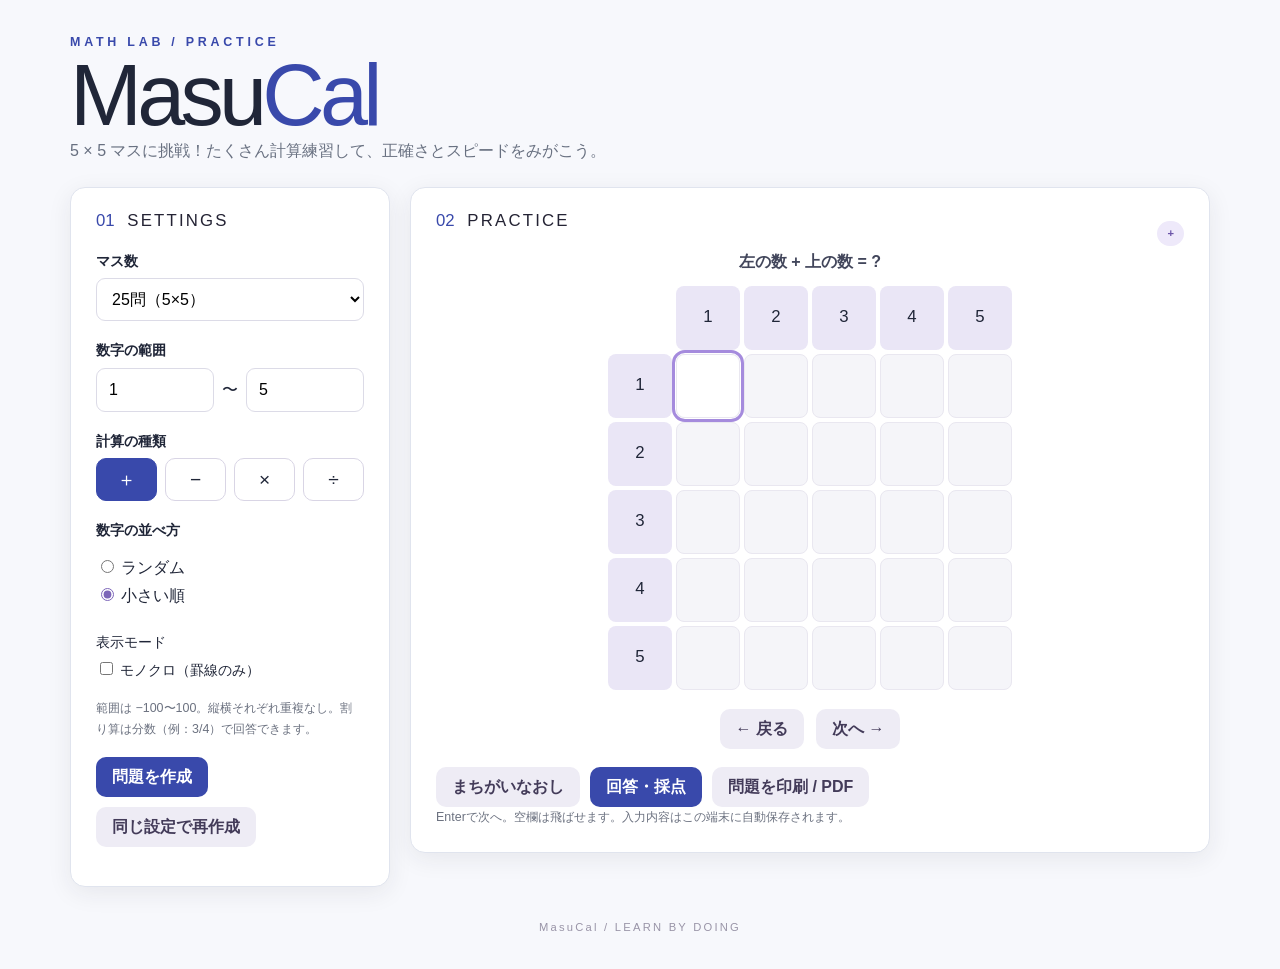
==== class-04/index.html @ e2888108 "MasuCal 1st upload (MasuCal-v3)" ====
<!doctype html>
<html lang="ja">

<head>
  <meta charset="utf-8">
  <meta name="viewport" content="width=device-width,initial-scale=1">
  <title>MasuCal｜マスカル</title>
  <link rel="stylesheet" href="css/reset.css">
  <link rel="stylesheet" href="css/style.css">
</head>

<body>
  <main class="shell">
    <header>
      <p class="eyebrow">MATH LAB / PRACTICE</p>
      <h1>Masu<span>Cal</span></h1>
      <p><span id="gridLabel">5 × 5 のマスで、たくさん計算練習して、正確さとスピードをみがこう。</span></p>
    </header>
    <div class="layout">
      <section class="panel settings">
        <h2>01 <span>SETTINGS</span></h2>
        <div class="field"><label for="size">マス数</label><select id="size">
            <option value="3">9問（3×3）</option>
            <option value="4">16問（4×4）</option>
            <option value="5" selected>25問（5×5）</option>
            <option value="6">36問（6×6）</option>
            <option value="7">49問（7×7）</option>
            <option value="8">64問（8×8）</option>
            <option value="9">81問（9×9）</option>
            <option value="10">100問（10×10）</option>
          </select></div>
        <div class="field"><label for="min">数字の範囲</label>
          <div class="range"><input id="min" type="number" min="-100" max="100" value="1"><span>〜</span><input id="max"
              type="number" min="-100" max="100" value="5"></div>
        </div>
        <fieldset>
          <legend>計算の種類</legend>
          <div class="choices" id="operations"><label><input type="radio" name="op" value="+"
                checked><span>＋</span></label><label><input type="radio" name="op"
                value="-"><span>−</span></label><label><input type="radio" name="op"
                value="*"><span>×</span></label><label><input type="radio" name="op" value="/"><span>÷</span></label>
          </div>
        </fieldset>
        <fieldset>
          <legend>数字の並べ方</legend><label class="radio"><input type="radio" name="order" value="random" checked>
            ランダム</label><label class="radio"><input type="radio" name="order" value="asc"> 小さい順</label>
        </fieldset>
        <div class="theme-control"><label for="theme">表示モード</label><label class="theme-switch"><input type="checkbox"
              id="theme"> モノクロ（罫線のみ）</label></div>
        <p class="hint">範囲は −100〜100。縦横それぞれ重複なし。割り算は分数（例：3/4）で回答できます。</p>
        <div class="buttons"><button id="create" class="primary">問題を作成</button><button id="remake"
            class="secondary">同じ設定で再作成</button></div>
        <p id="error" role="alert" class="error"></p>
      </section>
      <section class="panel practice">
        <div class="section-top">
          <h2>02 <span>PRACTICE</span></h2><span class="pill" id="opLabel">+</span>
        </div>
        <p class="operation-hint" id="operationHint">左の数 + 上の数 = ?</p>
        <div class="print-header"><span
            class="print-brand">MasuCal</span><span>なまえ：________________</span><span>日付：________年____月____日</span><span>点数：________
            /
            <span id="printTotal">25</span></span></div>
        <div class="board-scroll">
          <div id="board"></div>
        </div>
        <div class="nav"><button id="prev" class="secondary">← 戻る</button><button id="next" class="secondary">次へ
            →</button></div>
        <div class="buttons"><a class="button-link secondary" href="wronglist.html">まちがいなおし</a><button id="grade"
            class="primary">回答・採点</button><button id="printBlank" class="secondary">問題を印刷 / PDF</button></div>
        <p class="hint">Enterで次へ。空欄は飛ばせます。入力内容はこの端末に自動保存されます。</p>
      </section>
    </div>

    <!-- ここからResultパネル -->
    <section id="results" class="panel results" hidden>
      <div class="section-top">
        <h2>03 <span>RESULT</span></h2><strong id="score"></strong>
      </div>
      <div class="result-grid">
        <div>
          <h3>YOUR ANSWERS</h3>
          <div class="board-scroll">
            <div id="yourBoard"></div>
          </div>
        </div>
        <div>
          <h3>ANSWER KEY</h3>
          <div class="board-scroll">
            <div id="keyBoard"></div>
          </div>
        </div>
      </div>
      <div class="buttons"><button id="printResults" class="secondary">結果を印刷 / PDF</button><button id="retry"
          class="primary">新しい問題へ</button></div>
    </section>

    <!-- ここからReviewパネル -->
    <section id="review" class="panel" hidden>
      <h2>04 <span>REVIEW</span></h2>
      <p id="reviewSummary"></p>
      <div class="review-controls">
        <label> <input type="checkbox" id="showExpected"> 模範解答を表示 </label>
        <label> <input type="checkbox" id="showActual"> 自分の回答を表示 </label>
      </div>
      <div id="reviewItems" class="review-items"></div>
      <div class="buttons"><a class="button-link primary" href="wronglist.html"
          target="masucal_wronglist">まちがいなおし</a><button id="clearMistakes" class="secondary">保存した間違いを削除</button></div>
    </section>
    <!-- 保存したまちがいの数は、consoleにlogMistakeCount();と入力すると取得できます。 -->
    <footer>MasuCal / LEARN BY DOING</footer>
  </main>
  <script src="js/common.js"></script>
  <script src="js/script.js"></script>
  <script> window.name = 'masucal_main';</script>
</body>

</html>
---- class-04/css/style.css ----
:root {
  font-family: Arial, "Hiragino Kaku Gothic ProN", Meiryo, sans-serif;
  color: #202334;
  background: #f5f5f9
}

* {
  box-sizing: border-box
}

body {
  margin: 0
}

.shell {
  max-width: 1180px;
  margin: auto;
  padding: 36px 20px
}

header {
  margin-bottom: 28px
}

.eyebrow {
  font-size: .78rem;
  letter-spacing: .3em;
  color: #7c65b8;
  font-weight: 700
}

h1 {
  font-size: clamp(2.5rem, 7vw, 5.4rem);
  letter-spacing: -.055em;
  margin: 4px 0
}

h1 span {
  color: #7c65b8
}

header>p:last-child {
  color: #687080
}

.layout {
  display: flex;
  align-items: flex-start;
  gap: 20px
}

.panel {
  background: #fff;
  border: 1px solid #e8e6ef;
  border-radius: 18px;
  padding: 25px;
  box-shadow: 0 8px 26px #28254b0a
}

.settings {
  flex: 0 0 320px
}

.practice {
  flex: 1;
  min-width: 0
}

h2 {
  font-size: 1.05rem;
  color: #7c65b8;
  margin: 0 0 24px
}

h2 span {
  color: #242334;
  letter-spacing: .13em;
  margin-left: 8px
}

.field {
  margin-bottom: 22px
}

.field>label,
legend {
  font-size: .9rem;
  font-weight: 700;
  display: block;
  margin-bottom: 10px
}

.range {
  display: flex;
  align-items: center;
  gap: 8px
}

.range input {
  width: calc(50% - 15px);
  padding: 12px;
  border: 1px solid #dcdbe7;
  border-radius: 9px;
  font-size: 1rem
}

fieldset {
  border: 0;
  padding: 0;
  margin: 0 0 22px
}

.choices {
  display: flex;
  gap: 8px
}

.choices label {
  flex: 1
}

.choices input {
  position: absolute;
  opacity: 0
}

.choices span {
  display: block;
  text-align: center;
  border: 1px solid #d9d5e5;
  border-radius: 10px;
  padding: 11px 0;
  font-size: 1.2rem;
  cursor: pointer
}

.choices input:checked+span {
  background: #7c65b8;
  color: #fff;
  border-color: #7c65b8
}

.choices input:focus-visible+span {
  outline: 3px solid #b5a6e0
}

.radio {
  display: block;
  margin: 9px 0
}

.radio input {
  accent-color: #7c65b8
}

.hint {
  font-size: .78rem;
  color: #6c7280;
  line-height: 1.65
}

.buttons {
  display: flex;
  gap: 10px;
  flex-wrap: wrap;
  margin-top: 18px
}

button {
  font: inherit;
  border: 0;
  border-radius: 10px;
  padding: 12px 16px;
  cursor: pointer;
  font-weight: 700
}

button:focus-visible,
input:focus-visible {
  outline: 3px solid #b9a8e6;
  outline-offset: 2px
}

.primary {
  background: #7c65b8;
  color: #fff
}

.secondary {
  background: #eeecf5;
  color: #433b59
}

.section-top {
  display: flex;
  justify-content: space-between;
  align-items: center;
  gap: 12px
}

.pill {
  border-radius: 30px;
  background: #eee9fa;
  color: #6b55a8;
  font-size: .7rem;
  padding: 7px 10px;
  font-weight: 700
}

.board-scroll {
  overflow-x: auto
}

.board {
  border-collapse: separate;
  border-spacing: 4px;
  margin: auto
}

.board th,
.board td {
  width: clamp(40px, 6vw, 64px);
  height: clamp(40px, 6vw, 64px);
  min-width: 40px;
  text-align: center;
  vertical-align: middle; /* 追加：上下中央揃え */
  border-radius: 8px
}

.board th {
  background: #eae6f6;
  font-size: 1.05rem;
}

.board th.corner {
  background: transparent
}

.board td {
  background: #f5f5f9;
  border: 1px solid #e9e7f0
}

.board input {
  width: 100%;
  height: 100%;
  text-align: center;
  border: 0;
  background: transparent;
  font: 700 1.05rem Arial, sans-serif;
  border-radius: 8px
}

.board input:focus {
  outline: 3px solid #a58bdd;
  background: #fff
}

.nav {
  display: flex;
  justify-content: center;
  gap: 12px;
  margin: 15px 0
}

.results,
.shell>section#review {
  margin-top: 20px
}

.result-grid {
  display: flex;
  gap: 28px
}

.result-grid>div {
  flex: 1;
  min-width: 0
}

.result-grid h3 {
  font-size: .8rem;
  letter-spacing: .12em
}

.board .correct {
  background: #d9ecff;
  color: #164b7c
}

.board .wrong {
  background: #ffe0e5;
  color: #9c253d
}

.board td span {
  font-weight: 700
}

.review-items {
  display: flex;
  flex-wrap: wrap;
  gap: 9px
}

.review-item {
  background: #fff0f2;
  padding: 12px;
  border-radius: 9px
}

.error {
  color: #a72341;
  font-size: .85rem;
  min-height: 1em
}

footer {
  text-align: center;
  color: #9994a7;
  font-size: .7rem;
  letter-spacing: .2em;
  padding: 35px 0 0
}

[hidden] {
  display: none !important
}

@media(max-width:820px) {

  .layout,
  .result-grid {
    flex-direction: column
  }

  .settings,
  .practice,
  .result-grid>div {
    width: 100%;
    flex: auto
  }

  .shell {
    padding: 22px 12px
  }

  .panel {
    padding: 18px
  }

  .board {
    border-spacing: 2px
  }

  .board th,
  .board td {
    width: clamp(40px, 15vw, 60px);
    height: clamp(40px, 15vw, 60px)
  }
}

@media print {
  body {
    background: white
  }

  .shell {
    padding: 0
  }

  header {
    margin-bottom: 12px
  }

  h1 {
    font-size: 26px
  }

  .settings,
  .nav,
  .buttons,
  .hint,
  footer,
  .pill {
    display: none !important
  }

  .layout {
    display: block
  }

  .panel {
    box-shadow: none;
    border: 0;
    padding: 5px
  }

  .practice {
    width: 100%
  }

  .board th,
  .board td {
    width: 58px;
    height: 58px;
    border: 1px solid #999
  }

  .board input {
    font-size: 15px
  }

  .board input::placeholder {
    color: transparent
  }

  .results {
    break-before: page
  }

  .results .board td {
    print-color-adjust: exact;
    -webkit-print-color-adjust: exact
  }

  .print-meta {
    display: block !important
  }
}

.print-meta {
  display: none
}

/* 旧作 class-03 の #3949ab、#f7f8fc、カードの角丸を取り入れる */
:root {
  background: #f7f8fc;
  color: #202638
}

.eyebrow,
h1 span,
h2 {
  color: #3949ab
}

.primary,
.choices input:checked+span {
  background: #3949ab;
  border-color: #3949ab
}

.primary:hover {
  background: #283593
}

.panel {
  border-color: #e0e4ee;
  border-radius: 15px;
  box-shadow: 0 6px 24px rgb(32 38 56 / 8%)
}

.theme-control {
  margin: 0 0 20px;
  font-size: .9rem;
  font-weight: 700
}

.theme-switch {
  display: block;
  margin-top: 10px;
  font-weight: 400
}

.theme-switch input {
  accent-color: #3949ab
}

.print-header {
  display: none
}

/* モノクロ表示：マスは白、黒い罫線だけ */
body.mono {
  background: #fff;
  color: #111
}

.mono .panel {
  box-shadow: none;
  border: 1px solid #555
}

.mono .board {
  border-collapse: collapse;
  border-spacing: 0
}

.mono .board th,
.mono .board td {
  background: #fff !important;
  color: #111 !important;
  border: 1px solid #111;
  border-radius: 0
}

.mono .board th.corner {
  border: 0
}

.mono .board input:focus {
  outline: 2px solid #111;
  outline-offset: -2px
}

.mono .pill {
  background: #fff;
  color: #111;
  border: 1px solid #111
}

.mono .primary {
  background: #222
}

.mono .correct,
.mono .wrong {
  background: #fff !important;
  color: #111 !important
}

@media print {
  .print-header {
    display: flex;
    justify-content: space-between;
    gap: 15px;
    margin: 8px 0 18px;
    font-size: 12px
  }

  .board {
    border-collapse: collapse !important;
    border-spacing: 0 !important
  }

  .board th,
  .board td {
    background: white !important;
    color: black !important;
    border: 1px solid black !important;
    border-radius: 0 !important
  }

  .board th.corner {
    border: 0 !important
  }

  .board input {
    color: transparent !important
  }

  body.print-results .board input {
    color: black !important
  }

  body.print-blank #results,
  body.print-blank #review {
    display: none !important
  }

  body.print-results #review {
    display: none !important
  }

  body.print-results .results {
    display: block !important
  }

  body.print-results .results .board td.correct,
  body.print-results .results .board td.wrong {
    background: white !important;
    color: black !important
  }
}

/* v3: MasuCal / 可変サイズ / まちがいなおし */
.settings select,
.wrong-controls select {
  width: 100%;
  padding: 11px;
  border: 1px solid #dcdbe7;
  border-radius: 9px;
  background: white;
  font: inherit
}

.operation-hint {
  font-weight: 700;
  text-align: center;
  color: #42465b;
  margin: 0 0 12px
}

.button-link {
  display: inline-flex;
  align-items: center;
  justify-content: center;
  text-decoration: none;
  border-radius: 10px;
  padding: 12px 16px;
  font-weight: 700
}

.button-link.primary {
  color: white
}

.button-link.secondary {
  color: #433b59
}

.board th,
.board td {
  width: clamp(35px, 5vw, 64px);
  height: clamp(35px, 5vw, 64px);
  min-width: 35px
}

.board input {
  min-width: 0;
  font-size: clamp(.75rem, 1.6vw, 1.05rem)
}

.wrong-meta {
  display: flex;
  flex-wrap: wrap;
  gap: 12px 32px;
  justify-content: space-between;
  font-size: .9rem;
  margin-bottom: 24px
}

.wrong-controls {
  display: flex;
  align-items: center;
  gap: 10px;
  flex-wrap: wrap;
  margin-bottom: 15px
}

.wrong-controls select {
  width: auto;
  min-width: 110px
}

.wrong-questions {
  display: flex;
  flex-direction: column;
  gap: 10px
}

.wrong-line {
  display: flex;
  align-items: center;
  gap: 10px;
  min-height: 42px;
  padding: 4px 8px;
  border-bottom: 1px solid #e8e6ef
}

.wrong-line label {
  min-width: 130px;
  font-weight: 600
}

.wrong-line input {
  width: 120px;
  max-width: 45%;
  padding: 9px;
  border: 1px solid #c9c9d9;
  border-radius: 7px;
  font: inherit
}

.wrong-line.correct {
  background: #d9ecff
}

.wrong-line.wrong {
  background: #ffe0e5
}

.answer-detail {
  font-size: .9rem
}

.wrong-score {
  font-weight: 700;
  font-size: 1.4rem
}

@media(max-width:600px) {
  .wrong-meta {
    display: block
  }

  .wrong-meta span {
    display: block;
    margin: 7px 0
  }

  .wrong-line label {
    min-width: 115px
  }

  .wrong-line input {
    width: 100px
  }

  .wrong-line {
    gap: 5px
  }
}

@media print {
  @page {
    size: A4;
    margin: 12mm
  }

  body.wrong-page .shell {
    max-width: none;
    padding: 0
  }

  .wrong-page header {
    margin: 0 0 6mm
  }

  .wrong-page h1 {
    font-size: 19px;
    margin: 0
  }

  .wrong-page header .eyebrow,
  .wrong-page header>p:last-child {
    display: none
  }

  .wrong-page .panel {
    padding: 0;
    border: 0
  }

  .wrong-page .wrong-meta {
    display: flex;
    margin-bottom: 5mm;
    font-size: 11px
  }

  .wrong-page .wrong-controls,
  .wrong-page .wrong-actions,
  .wrong-page .hint,
  .wrong-page .wrong-score,
  .wrong-page #message,
  .wrong-page footer {
    display: none !important
  }

  .wrong-page .wrong-questions {
    display: grid;
    grid-template-columns: repeat(2, minmax(0, 1fr));
    grid-auto-flow: column;
    grid-template-rows: repeat(25, 8.5mm);
    column-gap: 12mm;
    row-gap: 0
  }

  .wrong-page .wrong-line {
    border: 0;
    padding: 0 2mm;
    min-height: 0;
    height: 8.5mm;
    break-inside: avoid;
    font-size: 12px
  }

  .wrong-page .wrong-line label {
    min-width: 0;
    white-space: nowrap
  }

  .wrong-page .wrong-line input {
    border: 0;
    border-bottom: 1px solid #111;
    border-radius: 0;
    background: transparent !important;
    color: transparent !important;
    width: 24mm;
    padding: 0;
    height: 7mm
  }

  .wrong-page .answer-detail {
    display: none
  }

  .wrong-page .wrong-line.correct,
  .wrong-page .wrong-line.wrong {
    background: white !important
  }

  .wrong-page:has(#count option[value="10"]:checked) .wrong-questions {
    grid-template-columns: 1fr;
    grid-template-rows: repeat(10, 12mm)
  }

  .wrong-page:has(#count option[value="20"]:checked) .wrong-questions {
    grid-template-rows: repeat(10, 12mm)
  }

  .wrong-page:has(#count option[value="100"]:checked) .wrong-questions {
    grid-template-rows: repeat(25, 8.5mm)
  }

  .wrong-page .wrong-line:nth-child(50n + 51) {
    break-before: page
  }

  .wrong-page:has(#count option[value="100"]:checked) .wrong-questions {
    display: block;
    columns: 2;
    column-gap: 12mm
  }

  .wrong-page:has(#count option[value="100"]:checked) .wrong-line {
    height: 8.5mm
  }
}

.print-pages {
  display: none
}

@media print {

  .wrong-page header,
  .wrong-page .panel {
    display: none !important
  }

  .wrong-page .print-pages {
    display: block !important
  }

  .wrong-page .print-page {
    break-after: page;
    page-break-after: always
  }

  .wrong-page .print-page:last-child {
    break-after: auto;
    page-break-after: auto
  }

  .print-page-head {
    font-size: 12px;
    margin-bottom: 8mm;
    font-weight: 700
  }

  .print-question-grid {
    display: grid;
    grid-template-columns: repeat(2, minmax(0, 1fr));
    grid-template-rows: repeat(var(--print-rows), 8.5mm);
    grid-auto-flow: column;
    gap: 0 10mm
  }

  .print-question-grid.one-column {
    grid-template-columns: 1fr;
    grid-template-rows: repeat(10, 12mm)
  }

  .print-question {
    font-size: 12px;
    white-space: nowrap;
    break-inside: avoid
  }

  .print-blank {
    display: inline-block;
    width: 24mm;
    border-bottom: 1px solid black;
    height: 7mm;
    vertical-align: middle
  }
}
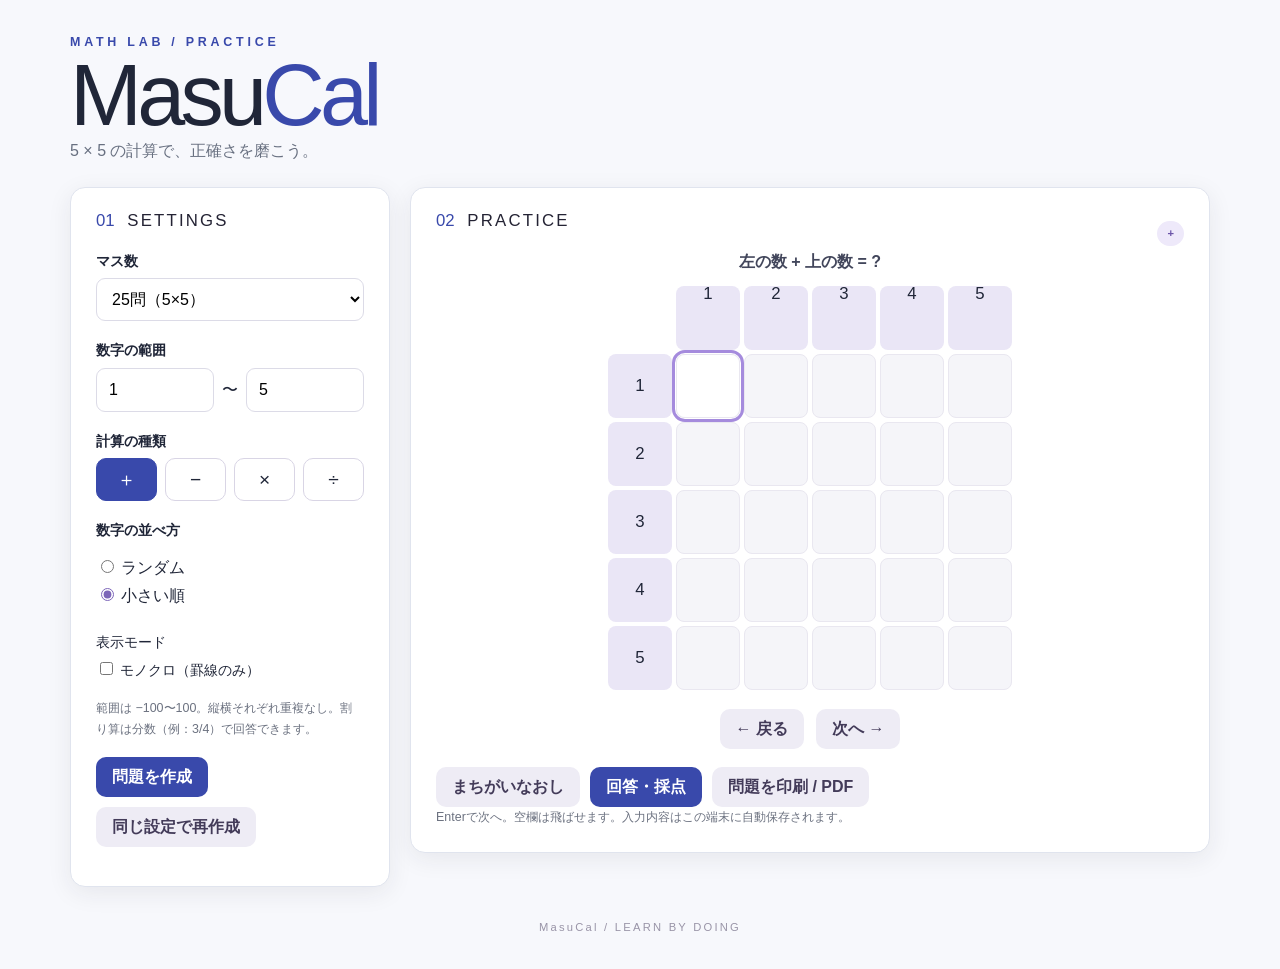
==== commit ca37b126: "MasuCal v3.1: Review Panel Modified: Mainly Modified style.css, 3 js, 2 html." ====
--- a/class-04/index.html
+++ b/class-04/index.html
@@ -1,118 +1,244 @@
+<!-- @format -->
+
 <!doctype html>
 <html lang="ja">
-
-<head>
-  <meta charset="utf-8">
-  <meta name="viewport" content="width=device-width,initial-scale=1">
-  <title>MasuCal｜マスカル</title>
-  <link rel="stylesheet" href="css/reset.css">
-  <link rel="stylesheet" href="css/style.css">
-</head>
-
-<body>
-  <main class="shell">
-    <header>
-      <p class="eyebrow">MATH LAB / PRACTICE</p>
-      <h1>Masu<span>Cal</span></h1>
-      <p><span id="gridLabel">5 × 5 のマスで、たくさん計算練習して、正確さとスピードをみがこう。</span></p>
-    </header>
-    <div class="layout">
-      <section class="panel settings">
-        <h2>01 <span>SETTINGS</span></h2>
-        <div class="field"><label for="size">マス数</label><select id="size">
-            <option value="3">9問（3×3）</option>
-            <option value="4">16問（4×4）</option>
-            <option value="5" selected>25問（5×5）</option>
-            <option value="6">36問（6×6）</option>
-            <option value="7">49問（7×7）</option>
-            <option value="8">64問（8×8）</option>
-            <option value="9">81問（9×9）</option>
-            <option value="10">100問（10×10）</option>
-          </select></div>
-        <div class="field"><label for="min">数字の範囲</label>
-          <div class="range"><input id="min" type="number" min="-100" max="100" value="1"><span>〜</span><input id="max"
-              type="number" min="-100" max="100" value="5"></div>
-        </div>
-        <fieldset>
-          <legend>計算の種類</legend>
-          <div class="choices" id="operations"><label><input type="radio" name="op" value="+"
-                checked><span>＋</span></label><label><input type="radio" name="op"
-                value="-"><span>−</span></label><label><input type="radio" name="op"
-                value="*"><span>×</span></label><label><input type="radio" name="op" value="/"><span>÷</span></label>
-          </div>
-        </fieldset>
-        <fieldset>
-          <legend>数字の並べ方</legend><label class="radio"><input type="radio" name="order" value="random" checked>
-            ランダム</label><label class="radio"><input type="radio" name="order" value="asc"> 小さい順</label>
-        </fieldset>
-        <div class="theme-control"><label for="theme">表示モード</label><label class="theme-switch"><input type="checkbox"
-              id="theme"> モノクロ（罫線のみ）</label></div>
-        <p class="hint">範囲は −100〜100。縦横それぞれ重複なし。割り算は分数（例：3/4）で回答できます。</p>
-        <div class="buttons"><button id="create" class="primary">問題を作成</button><button id="remake"
-            class="secondary">同じ設定で再作成</button></div>
-        <p id="error" role="alert" class="error"></p>
+  <head>
+    <meta charset="utf-8" />
+    <meta
+      name="viewport"
+      content="width=device-width,initial-scale=1" />
+    <title>MasuCal｜マスカル</title>
+    <link
+      rel="stylesheet"
+      href="css/reset.css" />
+    <link
+      rel="stylesheet"
+      href="css/style.css" />
+  </head>
+  <body>
+    <main class="shell">
+      <header>
+        <p class="eyebrow">MATH LAB / PRACTICE</p>
+        <h1>Masu<span>Cal</span></h1>
+        <p><span id="gridLabel">5 × 5 の計算で、正確さを磨こう。</span></p>
+      </header>
+      <div class="layout">
+        <section class="panel settings">
+          <h2>01 <span>SETTINGS</span></h2>
+          <div class="field">
+            <label for="size">マス数</label
+            ><select id="size">
+              <option value="3">9問（3×3）</option>
+              <option value="4">16問（4×4）</option>
+              <option
+                value="5"
+                selected>
+                25問（5×5）
+              </option>
+              <option value="6">36問（6×6）</option>
+              <option value="7">49問（7×7）</option>
+              <option value="8">64問（8×8）</option>
+              <option value="9">81問（9×9）</option>
+              <option value="10">100問（10×10）</option>
+            </select>
+          </div>
+          <div class="field">
+            <label for="min">数字の範囲</label>
+            <div class="range">
+              <input
+                id="min"
+                type="number"
+                min="-100"
+                max="100"
+                value="1" /><span>〜</span
+              ><input
+                id="max"
+                type="number"
+                min="-100"
+                max="100"
+                value="5" />
+            </div>
+          </div>
+          <fieldset>
+            <legend>計算の種類</legend>
+            <div
+              class="choices"
+              id="operations">
+              <label
+                ><input
+                  type="radio"
+                  name="op"
+                  value="+"
+                  checked /><span>＋</span></label
+              ><label
+                ><input
+                  type="radio"
+                  name="op"
+                  value="-" /><span>−</span></label
+              ><label
+                ><input
+                  type="radio"
+                  name="op"
+                  value="*" /><span>×</span></label
+              ><label
+                ><input
+                  type="radio"
+                  name="op"
+                  value="/" /><span>÷</span></label
+              >
+            </div>
+          </fieldset>
+          <fieldset>
+            <legend>数字の並べ方</legend>
+            <label class="radio"
+              ><input
+                type="radio"
+                name="order"
+                value="random"
+                checked />
+              ランダム</label
+            ><label class="radio"
+              ><input
+                type="radio"
+                name="order"
+                value="asc" />
+              小さい順</label
+            >
+          </fieldset>
+          <div class="theme-control">
+            <label for="theme">表示モード</label
+            ><label class="theme-switch"
+              ><input
+                type="checkbox"
+                id="theme" />
+              モノクロ（罫線のみ）</label
+            >
+          </div>
+          <p class="hint">
+            範囲は
+            −100〜100。縦横それぞれ重複なし。割り算は分数（例：3/4）で回答できます。
+          </p>
+          <div class="buttons">
+            <button
+              id="create"
+              class="primary">
+              問題を作成</button
+            ><button
+              id="remake"
+              class="secondary">
+              同じ設定で再作成
+            </button>
+          </div>
+          <p
+            id="error"
+            role="alert"
+            class="error"></p>
+        </section>
+        <section class="panel practice">
+          <div class="section-top">
+            <h2>02 <span>PRACTICE</span></h2>
+            <span
+              class="pill"
+              id="opLabel"
+              >+</span
+            >
+          </div>
+          <p
+            class="operation-hint"
+            id="operationHint">
+            左の数 + 上の数 = ?
+          </p>
+          <div class="print-header">
+            <span class="print-brand">MasuCal</span
+            ><span>名前：________________</span><span>日付：____年__月__日</span
+            ><span>点数：____ / <span id="printTotal">25</span></span>
+          </div>
+          <div class="board-scroll"><div id="board"></div></div>
+          <div class="nav">
+            <button
+              id="prev"
+              class="secondary">
+              ← 戻る</button
+            ><button
+              id="next"
+              class="secondary">
+              次へ →
+            </button>
+          </div>
+          <div class="buttons">
+            <a
+              class="button-link secondary"
+              href="wronglist.html"
+              >まちがいなおし</a
+            ><button
+              id="grade"
+              class="primary">
+              回答・採点</button
+            ><button
+              id="printBlank"
+              class="secondary">
+              問題を印刷 / PDF
+            </button>
+          </div>
+          <p class="hint">
+            Enterで次へ。空欄は飛ばせます。入力内容はこの端末に自動保存されます。
+          </p>
+        </section>
+      </div>
+      <section
+        id="results"
+        class="panel results"
+        hidden>
+        <div class="section-top">
+          <h2>03 <span>RESULT</span></h2>
+          <strong id="score"></strong>
+        </div>
+        <div class="result-grid">
+          <div>
+            <h3>YOUR ANSWERS</h3>
+            <div class="board-scroll"><div id="yourBoard"></div></div>
+          </div>
+          <div>
+            <h3>ANSWER KEY</h3>
+            <div class="board-scroll"><div id="keyBoard"></div></div>
+          </div>
+        </div>
+        <div class="buttons">
+          <button
+            id="printResults"
+            class="secondary">
+            結果を印刷 / PDF</button
+          ><button
+            id="retry"
+            class="primary">
+            新しい問題へ
+          </button>
+        </div>
       </section>
-      <section class="panel practice">
-        <div class="section-top">
-          <h2>02 <span>PRACTICE</span></h2><span class="pill" id="opLabel">+</span>
-        </div>
-        <p class="operation-hint" id="operationHint">左の数 + 上の数 = ?</p>
-        <div class="print-header"><span
-            class="print-brand">MasuCal</span><span>なまえ：________________</span><span>日付：________年____月____日</span><span>点数：________
-            /
-            <span id="printTotal">25</span></span></div>
-        <div class="board-scroll">
-          <div id="board"></div>
-        </div>
-        <div class="nav"><button id="prev" class="secondary">← 戻る</button><button id="next" class="secondary">次へ
-            →</button></div>
-        <div class="buttons"><a class="button-link secondary" href="wronglist.html">まちがいなおし</a><button id="grade"
-            class="primary">回答・採点</button><button id="printBlank" class="secondary">問題を印刷 / PDF</button></div>
-        <p class="hint">Enterで次へ。空欄は飛ばせます。入力内容はこの端末に自動保存されます。</p>
+      <section
+        id="review"
+        class="panel"
+        hidden>
+        <h2>04 <span>REVIEW</span></h2>
+        <p id="reviewSummary"></p>
+        <div
+          id="reviewItems"
+          class="review-items"></div>
+        <div class="buttons">
+          <a
+            class="button-link primary"
+            href="wronglist.html"
+            >まちがいなおし</a
+          ><button
+            id="clearMistakes"
+            class="secondary">
+            保存した間違いを削除
+          </button>
+        </div>
       </section>
-    </div>
-
-    <!-- ここからResultパネル -->
-    <section id="results" class="panel results" hidden>
-      <div class="section-top">
-        <h2>03 <span>RESULT</span></h2><strong id="score"></strong>
-      </div>
-      <div class="result-grid">
-        <div>
-          <h3>YOUR ANSWERS</h3>
-          <div class="board-scroll">
-            <div id="yourBoard"></div>
-          </div>
-        </div>
-        <div>
-          <h3>ANSWER KEY</h3>
-          <div class="board-scroll">
-            <div id="keyBoard"></div>
-          </div>
-        </div>
-      </div>
-      <div class="buttons"><button id="printResults" class="secondary">結果を印刷 / PDF</button><button id="retry"
-          class="primary">新しい問題へ</button></div>
-    </section>
-
-    <!-- ここからReviewパネル -->
-    <section id="review" class="panel" hidden>
-      <h2>04 <span>REVIEW</span></h2>
-      <p id="reviewSummary"></p>
-      <div class="review-controls">
-        <label> <input type="checkbox" id="showExpected"> 模範解答を表示 </label>
-        <label> <input type="checkbox" id="showActual"> 自分の回答を表示 </label>
-      </div>
-      <div id="reviewItems" class="review-items"></div>
-      <div class="buttons"><a class="button-link primary" href="wronglist.html"
-          target="masucal_wronglist">まちがいなおし</a><button id="clearMistakes" class="secondary">保存した間違いを削除</button></div>
-    </section>
-    <!-- 保存したまちがいの数は、consoleにlogMistakeCount();と入力すると取得できます。 -->
-    <footer>MasuCal / LEARN BY DOING</footer>
-  </main>
-  <script src="js/common.js"></script>
-  <script src="js/script.js"></script>
-  <script> window.name = 'masucal_main';</script>
-</body>
-
-</html>+      <footer>MasuCal / LEARN BY DOING</footer>
+    </main>
+    <script src="js/common.js"></script>
+    <script src="js/script.js"></script>
+  </body>
+</html>
--- a/class-04/css/style.css
+++ b/class-04/css/style.css
@@ -1,899 +1,82 @@
-:root {
-  font-family: Arial, "Hiragino Kaku Gothic ProN", Meiryo, sans-serif;
-  color: #202334;
-  background: #f5f5f9
+:root{font-family:Arial,"Hiragino Kaku Gothic ProN",Meiryo,sans-serif;color:#202334;background:#f5f5f9}*{box-sizing:border-box}body{margin:0}.shell{max-width:1180px;margin:auto;padding:36px 20px}header{margin-bottom:28px}.eyebrow{font-size:.78rem;letter-spacing:.3em;color:#7c65b8;font-weight:700}h1{font-size:clamp(2.5rem,7vw,5.4rem);letter-spacing:-.055em;margin:4px 0}h1 span{color:#7c65b8}header>p:last-child{color:#687080}.layout{display:flex;align-items:flex-start;gap:20px}.panel{background:#fff;border:1px solid #e8e6ef;border-radius:18px;padding:25px;box-shadow:0 8px 26px #28254b0a}.settings{flex:0 0 320px}.practice{flex:1;min-width:0}h2{font-size:1.05rem;color:#7c65b8;margin:0 0 24px}h2 span{color:#242334;letter-spacing:.13em;margin-left:8px}.field{margin-bottom:22px}.field>label,legend{font-size:.9rem;font-weight:700;display:block;margin-bottom:10px}.range{display:flex;align-items:center;gap:8px}.range input{width:calc(50% - 15px);padding:12px;border:1px solid #dcdbe7;border-radius:9px;font-size:1rem}fieldset{border:0;padding:0;margin:0 0 22px}.choices{display:flex;gap:8px}.choices label{flex:1}.choices input{position:absolute;opacity:0}.choices span{display:block;text-align:center;border:1px solid #d9d5e5;border-radius:10px;padding:11px 0;font-size:1.2rem;cursor:pointer}.choices input:checked+span{background:#7c65b8;color:#fff;border-color:#7c65b8}.choices input:focus-visible+span{outline:3px solid #b5a6e0}.radio{display:block;margin:9px 0}.radio input{accent-color:#7c65b8}.hint{font-size:.78rem;color:#6c7280;line-height:1.65}.buttons{display:flex;gap:10px;flex-wrap:wrap;margin-top:18px}button{font:inherit;border:0;border-radius:10px;padding:12px 16px;cursor:pointer;font-weight:700}button:focus-visible,input:focus-visible{outline:3px solid #b9a8e6;outline-offset:2px}.primary{background:#7c65b8;color:#fff}.secondary{background:#eeecf5;color:#433b59}.section-top{display:flex;justify-content:space-between;align-items:center;gap:12px}.pill{border-radius:30px;background:#eee9fa;color:#6b55a8;font-size:.7rem;padding:7px 10px;font-weight:700}.board-scroll{overflow-x:auto}.board{border-collapse:separate;border-spacing:4px;margin:auto}.board th,.board td{width:clamp(40px,6vw,64px);height:clamp(40px,6vw,64px);min-width:40px;text-align:center;border-radius:8px}.board th{background:#eae6f6;font-size:1.05rem}.board th.corner{background:transparent}.board td{background:#f5f5f9;border:1px solid #e9e7f0}.board input{width:100%;height:100%;text-align:center;border:0;background:transparent;font:700 1.05rem Arial,sans-serif;border-radius:8px}.board input:focus{outline:3px solid #a58bdd;background:#fff}.nav{display:flex;justify-content:center;gap:12px;margin:15px 0}.results,.shell>section#review{margin-top:20px}.result-grid{display:flex;gap:28px}.result-grid>div{flex:1;min-width:0}.result-grid h3{font-size:.8rem;letter-spacing:.12em}.board .correct{background:#d9ecff;color:#164b7c}.board .wrong{background:#ffe0e5;color:#9c253d}.board td span{font-weight:700}.review-items{display:flex;flex-wrap:wrap;gap:9px}.review-item{background:#fff0f2;padding:12px;border-radius:9px}.error{color:#a72341;font-size:.85rem;min-height:1em}footer{text-align:center;color:#9994a7;font-size:.7rem;letter-spacing:.2em;padding:35px 0 0}[hidden]{display:none!important}@media(max-width:820px){.layout,.result-grid{flex-direction:column}.settings,.practice,.result-grid>div{width:100%;flex:auto}.shell{padding:22px 12px}.panel{padding:18px}.board{border-spacing:2px}.board th,.board td{width:clamp(40px,15vw,60px);height:clamp(40px,15vw,60px)}}@media print{body{background:white}.shell{padding:0}header{margin-bottom:12px}h1{font-size:26px}.settings,.nav,.buttons,.hint,footer,.pill{display:none!important}.layout{display:block}.panel{box-shadow:none;border:0;padding:5px}.practice{width:100%}.board th,.board td{width:58px;height:58px;border:1px solid #999}.board input{font-size:15px}.board input::placeholder{color:transparent}.results{break-before:page}.results .board td{print-color-adjust:exact;-webkit-print-color-adjust:exact}.print-meta{display:block!important}}.print-meta{display:none}
+
+/* 旧作 class-03 の #3949ab、#f7f8fc、カードの角丸を取り入れる */
+:root{background:#f7f8fc;color:#202638}
+.eyebrow,h1 span,h2{color:#3949ab}
+.primary,.choices input:checked+span{background:#3949ab;border-color:#3949ab}
+.primary:hover{background:#283593}
+.panel{border-color:#e0e4ee;border-radius:15px;box-shadow:0 6px 24px rgb(32 38 56 / 8%)}
+.theme-control{margin:0 0 20px;font-size:.9rem;font-weight:700}
+.theme-switch{display:block;margin-top:10px;font-weight:400}
+.theme-switch input{accent-color:#3949ab}
+.print-header{display:none}
+/* モノクロ表示：マスは白、黒い罫線だけ */
+body.mono{background:#fff;color:#111}
+.mono .panel{box-shadow:none;border:1px solid #555}
+.mono .board{border-collapse:collapse;border-spacing:0}
+.mono .board th,.mono .board td{background:#fff!important;color:#111!important;border:1px solid #111;border-radius:0}
+.mono .board th.corner{border:0}
+.mono .board input:focus{outline:2px solid #111;outline-offset:-2px}
+.mono .pill{background:#fff;color:#111;border:1px solid #111}
+.mono .primary{background:#222}
+.mono .correct,.mono .wrong{background:#fff!important;color:#111!important}
+@media print{
+  .print-header{display:flex;justify-content:space-between;gap:15px;margin:8px 0 18px;font-size:12px}
+  .board{border-collapse:collapse!important;border-spacing:0!important}
+  .board th,.board td{background:white!important;color:black!important;border:1px solid black!important;border-radius:0!important}
+  .board th.corner{border:0!important}
+  .board input{color:transparent!important}
+  body.print-results .board input{color:black!important}
+  body.print-blank #results,body.print-blank #review{display:none!important}
+  body.print-results #review{display:none!important}
+  body.print-results .results{display:block!important}
+  body.print-results .results .board td.correct,body.print-results .results .board td.wrong{background:white!important;color:black!important}
+}
+/* v3: MasuCal / 可変サイズ / まちがいなおし */
+.settings select,.wrong-controls select{width:100%;padding:11px;border:1px solid #dcdbe7;border-radius:9px;background:white;font:inherit}
+.operation-hint{font-weight:700;text-align:center;color:#42465b;margin:0 0 12px}
+.button-link{display:inline-flex;align-items:center;justify-content:center;text-decoration:none;border-radius:10px;padding:12px 16px;font-weight:700}
+.button-link.primary{color:white}.button-link.secondary{color:#433b59}
+.board th,.board td{width:clamp(35px,5vw,64px);height:clamp(35px,5vw,64px);min-width:35px}
+.board input{min-width:0;font-size:clamp(.75rem,1.6vw,1.05rem)}
+.wrong-meta{display:flex;flex-wrap:wrap;gap:12px 32px;justify-content:space-between;font-size:.9rem;margin-bottom:24px}
+.wrong-controls{display:flex;align-items:center;gap:10px;flex-wrap:wrap;margin-bottom:15px}
+.wrong-controls select{width:auto;min-width:110px}
+.wrong-questions{display:flex;flex-direction:column;gap:10px}
+.wrong-line{display:flex;align-items:center;gap:10px;min-height:42px;padding:4px 8px;border-bottom:1px solid #e8e6ef}
+.wrong-line label{min-width:130px;font-weight:600}
+.wrong-line input{width:120px;max-width:45%;padding:9px;border:1px solid #c9c9d9;border-radius:7px;font:inherit}
+.wrong-line.correct{background:#d9ecff}.wrong-line.wrong{background:#ffe0e5}
+.answer-detail{font-size:.9rem}.wrong-score{font-weight:700;font-size:1.4rem}
+@media(max-width:600px){.wrong-meta{display:block}.wrong-meta span{display:block;margin:7px 0}.wrong-line label{min-width:115px}.wrong-line input{width:100px}.wrong-line{gap:5px}}
+@media print{
+ @page{size:A4;margin:12mm}
+ body.wrong-page .shell{max-width:none;padding:0}
+ .wrong-page header{margin:0 0 6mm}.wrong-page h1{font-size:19px;margin:0}.wrong-page header .eyebrow,.wrong-page header>p:last-child{display:none}
+ .wrong-page .panel{padding:0;border:0}.wrong-page .wrong-meta{display:flex;margin-bottom:5mm;font-size:11px}
+ .wrong-page .wrong-controls,.wrong-page .wrong-actions,.wrong-page .hint,.wrong-page .wrong-score,.wrong-page #message,.wrong-page footer{display:none!important}
+ .wrong-page .wrong-questions{display:grid;grid-template-columns:repeat(2,minmax(0,1fr));grid-auto-flow:column;grid-template-rows:repeat(25,8.5mm);column-gap:12mm;row-gap:0}
+ .wrong-page .wrong-line{border:0;padding:0 2mm;min-height:0;height:8.5mm;break-inside:avoid;font-size:12px}
+ .wrong-page .wrong-line label{min-width:0;white-space:nowrap}
+ .wrong-page .wrong-line input{border:0;border-bottom:1px solid #111;border-radius:0;background:transparent!important;color:transparent!important;width:24mm;padding:0;height:7mm}
+ .wrong-page .answer-detail{display:none}.wrong-page .wrong-line.correct,.wrong-page .wrong-line.wrong{background:white!important}
+ .wrong-page:has(#count option[value="10"]:checked) .wrong-questions{grid-template-columns:1fr;grid-template-rows:repeat(10,12mm)}
+ .wrong-page:has(#count option[value="20"]:checked) .wrong-questions{grid-template-rows:repeat(10,12mm)}
+ .wrong-page:has(#count option[value="100"]:checked) .wrong-questions{grid-template-rows:repeat(25,8.5mm)}
+ .wrong-page .wrong-line:nth-child(50n + 51){break-before:page}
+ .wrong-page:has(#count option[value="100"]:checked) .wrong-questions{display:block;columns:2;column-gap:12mm}
+ .wrong-page:has(#count option[value="100"]:checked) .wrong-line{height:8.5mm}
 }
 
-* {
-  box-sizing: border-box
+.print-pages{display:none}
+@media print{
+ .wrong-page header,.wrong-page .panel{display:none!important}
+ .wrong-page .print-pages{display:block!important}
+ .wrong-page .print-page{break-after:page;page-break-after:always}
+ .wrong-page .print-page:last-child{break-after:auto;page-break-after:auto}
+ .print-page-head{font-size:12px;margin-bottom:8mm;font-weight:700}
+ .print-question-grid{display:grid;grid-template-columns:repeat(2,minmax(0,1fr));grid-template-rows:repeat(var(--print-rows),8.5mm);grid-auto-flow:column;gap:0 10mm}
+ .print-question-grid.one-column{grid-template-columns:1fr;grid-template-rows:repeat(10,12mm)}
+ .print-question{font-size:12px;white-space:nowrap;break-inside:avoid}
+ .print-blank{display:inline-block;width:24mm;border-bottom:1px solid black;height:7mm;vertical-align:middle}
 }
-
-body {
-  margin: 0
-}
-
-.shell {
-  max-width: 1180px;
-  margin: auto;
-  padding: 36px 20px
-}
-
-header {
-  margin-bottom: 28px
-}
-
-.eyebrow {
-  font-size: .78rem;
-  letter-spacing: .3em;
-  color: #7c65b8;
-  font-weight: 700
-}
-
-h1 {
-  font-size: clamp(2.5rem, 7vw, 5.4rem);
-  letter-spacing: -.055em;
-  margin: 4px 0
-}
-
-h1 span {
-  color: #7c65b8
-}
-
-header>p:last-child {
-  color: #687080
-}
-
-.layout {
-  display: flex;
-  align-items: flex-start;
-  gap: 20px
-}
-
-.panel {
-  background: #fff;
-  border: 1px solid #e8e6ef;
-  border-radius: 18px;
-  padding: 25px;
-  box-shadow: 0 8px 26px #28254b0a
-}
-
-.settings {
-  flex: 0 0 320px
-}
-
-.practice {
-  flex: 1;
-  min-width: 0
-}
-
-h2 {
-  font-size: 1.05rem;
-  color: #7c65b8;
-  margin: 0 0 24px
-}
-
-h2 span {
-  color: #242334;
-  letter-spacing: .13em;
-  margin-left: 8px
-}
-
-.field {
-  margin-bottom: 22px
-}
-
-.field>label,
-legend {
-  font-size: .9rem;
-  font-weight: 700;
-  display: block;
-  margin-bottom: 10px
-}
-
-.range {
-  display: flex;
-  align-items: center;
-  gap: 8px
-}
-
-.range input {
-  width: calc(50% - 15px);
-  padding: 12px;
-  border: 1px solid #dcdbe7;
-  border-radius: 9px;
-  font-size: 1rem
-}
-
-fieldset {
-  border: 0;
-  padding: 0;
-  margin: 0 0 22px
-}
-
-.choices {
-  display: flex;
-  gap: 8px
-}
-
-.choices label {
-  flex: 1
-}
-
-.choices input {
-  position: absolute;
-  opacity: 0
-}
-
-.choices span {
-  display: block;
-  text-align: center;
-  border: 1px solid #d9d5e5;
-  border-radius: 10px;
-  padding: 11px 0;
-  font-size: 1.2rem;
-  cursor: pointer
-}
-
-.choices input:checked+span {
-  background: #7c65b8;
-  color: #fff;
-  border-color: #7c65b8
-}
-
-.choices input:focus-visible+span {
-  outline: 3px solid #b5a6e0
-}
-
-.radio {
-  display: block;
-  margin: 9px 0
-}
-
-.radio input {
-  accent-color: #7c65b8
-}
-
-.hint {
-  font-size: .78rem;
-  color: #6c7280;
-  line-height: 1.65
-}
-
-.buttons {
-  display: flex;
-  gap: 10px;
-  flex-wrap: wrap;
-  margin-top: 18px
-}
-
-button {
-  font: inherit;
-  border: 0;
-  border-radius: 10px;
-  padding: 12px 16px;
-  cursor: pointer;
-  font-weight: 700
-}
-
-button:focus-visible,
-input:focus-visible {
-  outline: 3px solid #b9a8e6;
-  outline-offset: 2px
-}
-
-.primary {
-  background: #7c65b8;
-  color: #fff
-}
-
-.secondary {
-  background: #eeecf5;
-  color: #433b59
-}
-
-.section-top {
-  display: flex;
-  justify-content: space-between;
-  align-items: center;
-  gap: 12px
-}
-
-.pill {
-  border-radius: 30px;
-  background: #eee9fa;
-  color: #6b55a8;
-  font-size: .7rem;
-  padding: 7px 10px;
-  font-weight: 700
-}
-
-.board-scroll {
-  overflow-x: auto
-}
-
-.board {
-  border-collapse: separate;
-  border-spacing: 4px;
-  margin: auto
-}
-
-.board th,
-.board td {
-  width: clamp(40px, 6vw, 64px);
-  height: clamp(40px, 6vw, 64px);
-  min-width: 40px;
-  text-align: center;
-  vertical-align: middle; /* 追加：上下中央揃え */
-  border-radius: 8px
-}
-
-.board th {
-  background: #eae6f6;
-  font-size: 1.05rem;
-}
-
-.board th.corner {
-  background: transparent
-}
-
-.board td {
-  background: #f5f5f9;
-  border: 1px solid #e9e7f0
-}
-
-.board input {
-  width: 100%;
-  height: 100%;
-  text-align: center;
-  border: 0;
-  background: transparent;
-  font: 700 1.05rem Arial, sans-serif;
-  border-radius: 8px
-}
-
-.board input:focus {
-  outline: 3px solid #a58bdd;
-  background: #fff
-}
-
-.nav {
-  display: flex;
-  justify-content: center;
-  gap: 12px;
-  margin: 15px 0
-}
-
-.results,
-.shell>section#review {
-  margin-top: 20px
-}
-
-.result-grid {
-  display: flex;
-  gap: 28px
-}
-
-.result-grid>div {
-  flex: 1;
-  min-width: 0
-}
-
-.result-grid h3 {
-  font-size: .8rem;
-  letter-spacing: .12em
-}
-
-.board .correct {
-  background: #d9ecff;
-  color: #164b7c
-}
-
-.board .wrong {
-  background: #ffe0e5;
-  color: #9c253d
-}
-
-.board td span {
-  font-weight: 700
-}
-
-.review-items {
-  display: flex;
-  flex-wrap: wrap;
-  gap: 9px
-}
-
-.review-item {
-  background: #fff0f2;
-  padding: 12px;
-  border-radius: 9px
-}
-
-.error {
-  color: #a72341;
-  font-size: .85rem;
-  min-height: 1em
-}
-
-footer {
-  text-align: center;
-  color: #9994a7;
-  font-size: .7rem;
-  letter-spacing: .2em;
-  padding: 35px 0 0
-}
-
-[hidden] {
-  display: none !important
-}
-
-@media(max-width:820px) {
-
-  .layout,
-  .result-grid {
-    flex-direction: column
-  }
-
-  .settings,
-  .practice,
-  .result-grid>div {
-    width: 100%;
-    flex: auto
-  }
-
-  .shell {
-    padding: 22px 12px
-  }
-
-  .panel {
-    padding: 18px
-  }
-
-  .board {
-    border-spacing: 2px
-  }
-
-  .board th,
-  .board td {
-    width: clamp(40px, 15vw, 60px);
-    height: clamp(40px, 15vw, 60px)
-  }
-}
-
-@media print {
-  body {
-    background: white
-  }
-
-  .shell {
-    padding: 0
-  }
-
-  header {
-    margin-bottom: 12px
-  }
-
-  h1 {
-    font-size: 26px
-  }
-
-  .settings,
-  .nav,
-  .buttons,
-  .hint,
-  footer,
-  .pill {
-    display: none !important
-  }
-
-  .layout {
-    display: block
-  }
-
-  .panel {
-    box-shadow: none;
-    border: 0;
-    padding: 5px
-  }
-
-  .practice {
-    width: 100%
-  }
-
-  .board th,
-  .board td {
-    width: 58px;
-    height: 58px;
-    border: 1px solid #999
-  }
-
-  .board input {
-    font-size: 15px
-  }
-
-  .board input::placeholder {
-    color: transparent
-  }
-
-  .results {
-    break-before: page
-  }
-
-  .results .board td {
-    print-color-adjust: exact;
-    -webkit-print-color-adjust: exact
-  }
-
-  .print-meta {
-    display: block !important
-  }
-}
-
-.print-meta {
-  display: none
-}
-
-/* 旧作 class-03 の #3949ab、#f7f8fc、カードの角丸を取り入れる */
-:root {
-  background: #f7f8fc;
-  color: #202638
-}
-
-.eyebrow,
-h1 span,
-h2 {
-  color: #3949ab
-}
-
-.primary,
-.choices input:checked+span {
-  background: #3949ab;
-  border-color: #3949ab
-}
-
-.primary:hover {
-  background: #283593
-}
-
-.panel {
-  border-color: #e0e4ee;
-  border-radius: 15px;
-  box-shadow: 0 6px 24px rgb(32 38 56 / 8%)
-}
-
-.theme-control {
-  margin: 0 0 20px;
-  font-size: .9rem;
-  font-weight: 700
-}
-
-.theme-switch {
-  display: block;
-  margin-top: 10px;
-  font-weight: 400
-}
-
-.theme-switch input {
-  accent-color: #3949ab
-}
-
-.print-header {
-  display: none
-}
-
-/* モノクロ表示：マスは白、黒い罫線だけ */
-body.mono {
-  background: #fff;
-  color: #111
-}
-
-.mono .panel {
-  box-shadow: none;
-  border: 1px solid #555
-}
-
-.mono .board {
-  border-collapse: collapse;
-  border-spacing: 0
-}
-
-.mono .board th,
-.mono .board td {
-  background: #fff !important;
-  color: #111 !important;
-  border: 1px solid #111;
-  border-radius: 0
-}
-
-.mono .board th.corner {
-  border: 0
-}
-
-.mono .board input:focus {
-  outline: 2px solid #111;
-  outline-offset: -2px
-}
-
-.mono .pill {
-  background: #fff;
-  color: #111;
-  border: 1px solid #111
-}
-
-.mono .primary {
-  background: #222
-}
-
-.mono .correct,
-.mono .wrong {
-  background: #fff !important;
-  color: #111 !important
-}
-
-@media print {
-  .print-header {
-    display: flex;
-    justify-content: space-between;
-    gap: 15px;
-    margin: 8px 0 18px;
-    font-size: 12px
-  }
-
-  .board {
-    border-collapse: collapse !important;
-    border-spacing: 0 !important
-  }
-
-  .board th,
-  .board td {
-    background: white !important;
-    color: black !important;
-    border: 1px solid black !important;
-    border-radius: 0 !important
-  }
-
-  .board th.corner {
-    border: 0 !important
-  }
-
-  .board input {
-    color: transparent !important
-  }
-
-  body.print-results .board input {
-    color: black !important
-  }
-
-  body.print-blank #results,
-  body.print-blank #review {
-    display: none !important
-  }
-
-  body.print-results #review {
-    display: none !important
-  }
-
-  body.print-results .results {
-    display: block !important
-  }
-
-  body.print-results .results .board td.correct,
-  body.print-results .results .board td.wrong {
-    background: white !important;
-    color: black !important
-  }
-}
-
-/* v3: MasuCal / 可変サイズ / まちがいなおし */
-.settings select,
-.wrong-controls select {
-  width: 100%;
-  padding: 11px;
-  border: 1px solid #dcdbe7;
-  border-radius: 9px;
-  background: white;
-  font: inherit
-}
-
-.operation-hint {
-  font-weight: 700;
-  text-align: center;
-  color: #42465b;
-  margin: 0 0 12px
-}
-
-.button-link {
-  display: inline-flex;
-  align-items: center;
-  justify-content: center;
-  text-decoration: none;
-  border-radius: 10px;
-  padding: 12px 16px;
-  font-weight: 700
-}
-
-.button-link.primary {
-  color: white
-}
-
-.button-link.secondary {
-  color: #433b59
-}
-
-.board th,
-.board td {
-  width: clamp(35px, 5vw, 64px);
-  height: clamp(35px, 5vw, 64px);
-  min-width: 35px
-}
-
-.board input {
-  min-width: 0;
-  font-size: clamp(.75rem, 1.6vw, 1.05rem)
-}
-
-.wrong-meta {
-  display: flex;
-  flex-wrap: wrap;
-  gap: 12px 32px;
-  justify-content: space-between;
-  font-size: .9rem;
-  margin-bottom: 24px
-}
-
-.wrong-controls {
-  display: flex;
-  align-items: center;
-  gap: 10px;
-  flex-wrap: wrap;
-  margin-bottom: 15px
-}
-
-.wrong-controls select {
-  width: auto;
-  min-width: 110px
-}
-
-.wrong-questions {
-  display: flex;
-  flex-direction: column;
-  gap: 10px
-}
-
-.wrong-line {
-  display: flex;
-  align-items: center;
-  gap: 10px;
-  min-height: 42px;
-  padding: 4px 8px;
-  border-bottom: 1px solid #e8e6ef
-}
-
-.wrong-line label {
-  min-width: 130px;
-  font-weight: 600
-}
-
-.wrong-line input {
-  width: 120px;
-  max-width: 45%;
-  padding: 9px;
-  border: 1px solid #c9c9d9;
-  border-radius: 7px;
-  font: inherit
-}
-
-.wrong-line.correct {
-  background: #d9ecff
-}
-
-.wrong-line.wrong {
-  background: #ffe0e5
-}
-
-.answer-detail {
-  font-size: .9rem
-}
-
-.wrong-score {
-  font-weight: 700;
-  font-size: 1.4rem
-}
-
-@media(max-width:600px) {
-  .wrong-meta {
-    display: block
-  }
-
-  .wrong-meta span {
-    display: block;
-    margin: 7px 0
-  }
-
-  .wrong-line label {
-    min-width: 115px
-  }
-
-  .wrong-line input {
-    width: 100px
-  }
-
-  .wrong-line {
-    gap: 5px
-  }
-}
-
-@media print {
-  @page {
-    size: A4;
-    margin: 12mm
-  }
-
-  body.wrong-page .shell {
-    max-width: none;
-    padding: 0
-  }
-
-  .wrong-page header {
-    margin: 0 0 6mm
-  }
-
-  .wrong-page h1 {
-    font-size: 19px;
-    margin: 0
-  }
-
-  .wrong-page header .eyebrow,
-  .wrong-page header>p:last-child {
-    display: none
-  }
-
-  .wrong-page .panel {
-    padding: 0;
-    border: 0
-  }
-
-  .wrong-page .wrong-meta {
-    display: flex;
-    margin-bottom: 5mm;
-    font-size: 11px
-  }
-
-  .wrong-page .wrong-controls,
-  .wrong-page .wrong-actions,
-  .wrong-page .hint,
-  .wrong-page .wrong-score,
-  .wrong-page #message,
-  .wrong-page footer {
-    display: none !important
-  }
-
-  .wrong-page .wrong-questions {
-    display: grid;
-    grid-template-columns: repeat(2, minmax(0, 1fr));
-    grid-auto-flow: column;
-    grid-template-rows: repeat(25, 8.5mm);
-    column-gap: 12mm;
-    row-gap: 0
-  }
-
-  .wrong-page .wrong-line {
-    border: 0;
-    padding: 0 2mm;
-    min-height: 0;
-    height: 8.5mm;
-    break-inside: avoid;
-    font-size: 12px
-  }
-
-  .wrong-page .wrong-line label {
-    min-width: 0;
-    white-space: nowrap
-  }
-
-  .wrong-page .wrong-line input {
-    border: 0;
-    border-bottom: 1px solid #111;
-    border-radius: 0;
-    background: transparent !important;
-    color: transparent !important;
-    width: 24mm;
-    padding: 0;
-    height: 7mm
-  }
-
-  .wrong-page .answer-detail {
-    display: none
-  }
-
-  .wrong-page .wrong-line.correct,
-  .wrong-page .wrong-line.wrong {
-    background: white !important
-  }
-
-  .wrong-page:has(#count option[value="10"]:checked) .wrong-questions {
-    grid-template-columns: 1fr;
-    grid-template-rows: repeat(10, 12mm)
-  }
-
-  .wrong-page:has(#count option[value="20"]:checked) .wrong-questions {
-    grid-template-rows: repeat(10, 12mm)
-  }
-
-  .wrong-page:has(#count option[value="100"]:checked) .wrong-questions {
-    grid-template-rows: repeat(25, 8.5mm)
-  }
-
-  .wrong-page .wrong-line:nth-child(50n + 51) {
-    break-before: page
-  }
-
-  .wrong-page:has(#count option[value="100"]:checked) .wrong-questions {
-    display: block;
-    columns: 2;
-    column-gap: 12mm
-  }
-
-  .wrong-page:has(#count option[value="100"]:checked) .wrong-line {
-    height: 8.5mm
-  }
-}
-
-.print-pages {
-  display: none
-}
-
-@media print {
-
-  .wrong-page header,
-  .wrong-page .panel {
-    display: none !important
-  }
-
-  .wrong-page .print-pages {
-    display: block !important
-  }
-
-  .wrong-page .print-page {
-    break-after: page;
-    page-break-after: always
-  }
-
-  .wrong-page .print-page:last-child {
-    break-after: auto;
-    page-break-after: auto
-  }
-
-  .print-page-head {
-    font-size: 12px;
-    margin-bottom: 8mm;
-    font-weight: 700
-  }
-
-  .print-question-grid {
-    display: grid;
-    grid-template-columns: repeat(2, minmax(0, 1fr));
-    grid-template-rows: repeat(var(--print-rows), 8.5mm);
-    grid-auto-flow: column;
-    gap: 0 10mm
-  }
-
-  .print-question-grid.one-column {
-    grid-template-columns: 1fr;
-    grid-template-rows: repeat(10, 12mm)
-  }
-
-  .print-question {
-    font-size: 12px;
-    white-space: nowrap;
-    break-inside: avoid
-  }
-
-  .print-blank {
-    display: inline-block;
-    width: 24mm;
-    border-bottom: 1px solid black;
-    height: 7mm;
-    vertical-align: middle
-  }
-}
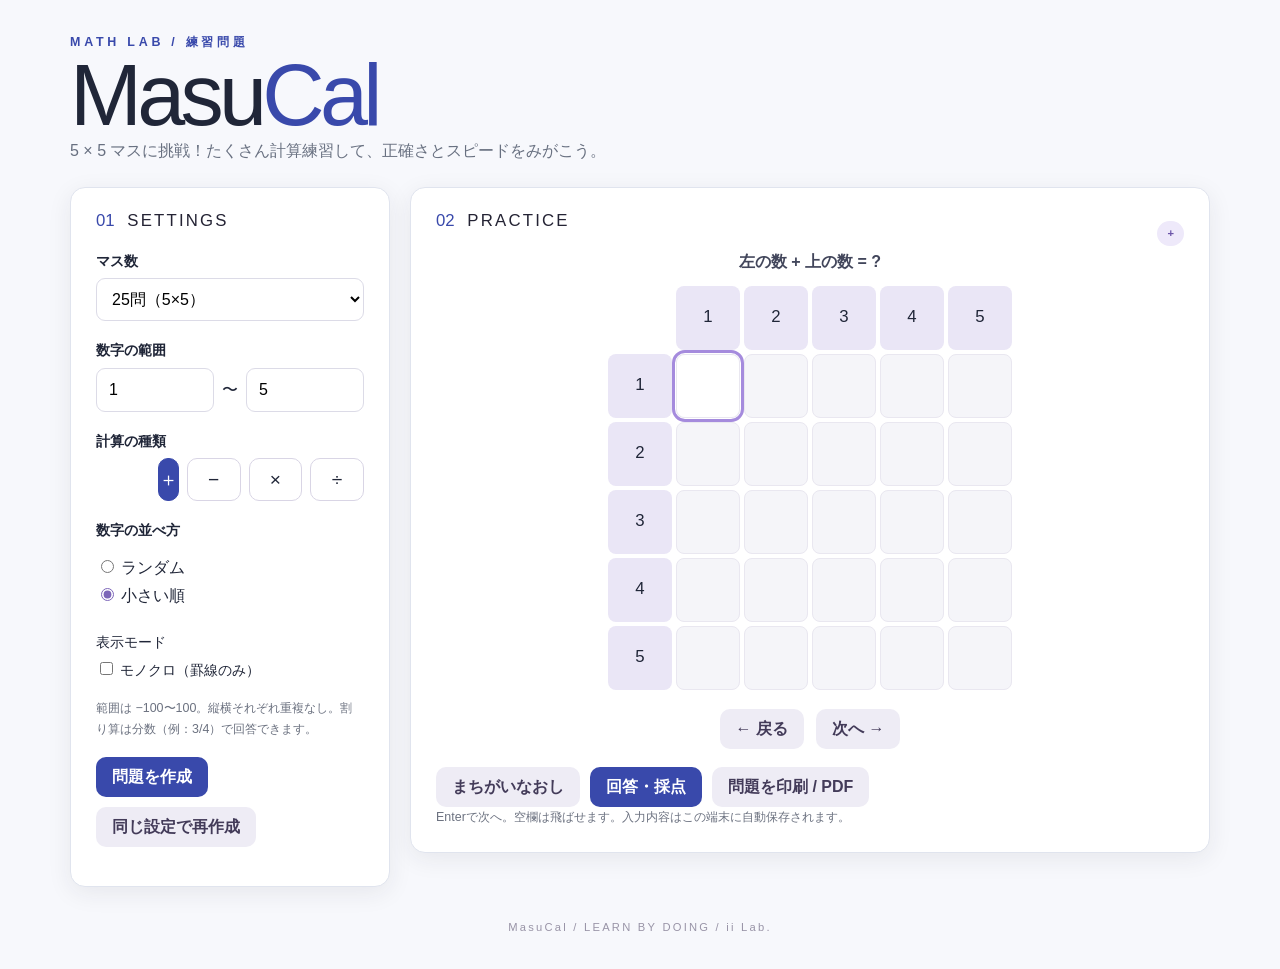
==== commit 35e81445: "add coment-outs for htmls and jss" ====
--- a/class-04/index.html
+++ b/class-04/index.html
@@ -2,243 +2,175 @@
 
 <!doctype html>
 <html lang="ja">
-  <head>
-    <meta charset="utf-8" />
-    <meta
-      name="viewport"
-      content="width=device-width,initial-scale=1" />
-    <title>MasuCal｜マスカル</title>
-    <link
-      rel="stylesheet"
-      href="css/reset.css" />
-    <link
-      rel="stylesheet"
-      href="css/style.css" />
-  </head>
-  <body>
-    <main class="shell">
-      <header>
-        <p class="eyebrow">MATH LAB / PRACTICE</p>
-        <h1>Masu<span>Cal</span></h1>
-        <p><span id="gridLabel">5 × 5 の計算で、正確さを磨こう。</span></p>
-      </header>
-      <div class="layout">
-        <section class="panel settings">
-          <h2>01 <span>SETTINGS</span></h2>
-          <div class="field">
-            <label for="size">マス数</label
-            ><select id="size">
-              <option value="3">9問（3×3）</option>
-              <option value="4">16問（4×4）</option>
-              <option
-                value="5"
-                selected>
-                25問（5×5）
-              </option>
-              <option value="6">36問（6×6）</option>
-              <option value="7">49問（7×7）</option>
-              <option value="8">64問（8×8）</option>
-              <option value="9">81問（9×9）</option>
-              <option value="10">100問（10×10）</option>
-            </select>
-          </div>
-          <div class="field">
-            <label for="min">数字の範囲</label>
-            <div class="range">
-              <input
-                id="min"
-                type="number"
-                min="-100"
-                max="100"
-                value="1" /><span>〜</span
-              ><input
-                id="max"
-                type="number"
-                min="-100"
-                max="100"
-                value="5" />
-            </div>
-          </div>
-          <fieldset>
-            <legend>計算の種類</legend>
-            <div
-              class="choices"
-              id="operations">
-              <label
-                ><input
-                  type="radio"
-                  name="op"
-                  value="+"
-                  checked /><span>＋</span></label
-              ><label
-                ><input
-                  type="radio"
-                  name="op"
-                  value="-" /><span>−</span></label
-              ><label
-                ><input
-                  type="radio"
-                  name="op"
-                  value="*" /><span>×</span></label
-              ><label
-                ><input
-                  type="radio"
-                  name="op"
-                  value="/" /><span>÷</span></label
-              >
-            </div>
-          </fieldset>
-          <fieldset>
-            <legend>数字の並べ方</legend>
-            <label class="radio"
-              ><input
-                type="radio"
-                name="order"
-                value="random"
-                checked />
-              ランダム</label
-            ><label class="radio"
-              ><input
-                type="radio"
-                name="order"
-                value="asc" />
-              小さい順</label
-            >
-          </fieldset>
-          <div class="theme-control">
-            <label for="theme">表示モード</label
-            ><label class="theme-switch"
-              ><input
-                type="checkbox"
-                id="theme" />
-              モノクロ（罫線のみ）</label
-            >
-          </div>
-          <p class="hint">
-            範囲は
-            −100〜100。縦横それぞれ重複なし。割り算は分数（例：3/4）で回答できます。
-          </p>
-          <div class="buttons">
-            <button
-              id="create"
-              class="primary">
-              問題を作成</button
-            ><button
-              id="remake"
-              class="secondary">
-              同じ設定で再作成
-            </button>
-          </div>
-          <p
-            id="error"
-            role="alert"
-            class="error"></p>
-        </section>
-        <section class="panel practice">
-          <div class="section-top">
-            <h2>02 <span>PRACTICE</span></h2>
-            <span
-              class="pill"
-              id="opLabel"
-              >+</span
-            >
-          </div>
-          <p
-            class="operation-hint"
-            id="operationHint">
-            左の数 + 上の数 = ?
-          </p>
-          <div class="print-header">
-            <span class="print-brand">MasuCal</span
-            ><span>名前：________________</span><span>日付：____年__月__日</span
-            ><span>点数：____ / <span id="printTotal">25</span></span>
-          </div>
-          <div class="board-scroll"><div id="board"></div></div>
-          <div class="nav">
-            <button
-              id="prev"
-              class="secondary">
-              ← 戻る</button
-            ><button
-              id="next"
-              class="secondary">
-              次へ →
-            </button>
-          </div>
-          <div class="buttons">
-            <a
-              class="button-link secondary"
-              href="wronglist.html"
-              >まちがいなおし</a
-            ><button
-              id="grade"
-              class="primary">
-              回答・採点</button
-            ><button
-              id="printBlank"
-              class="secondary">
-              問題を印刷 / PDF
-            </button>
-          </div>
-          <p class="hint">
-            Enterで次へ。空欄は飛ばせます。入力内容はこの端末に自動保存されます。
-          </p>
-        </section>
-      </div>
-      <section
-        id="results"
-        class="panel results"
-        hidden>
-        <div class="section-top">
-          <h2>03 <span>RESULT</span></h2>
-          <strong id="score"></strong>
+
+<head>
+  <meta charset="utf-8" />
+  <meta name="viewport" content="width=device-width,initial-scale=1" />
+  <title>MasuCal｜マスカル</title>
+  <link rel="stylesheet" href="css/reset.css" />
+  <link rel="stylesheet" href="css/style.css" />
+</head>
+
+<body>
+  <main class="shell">
+
+    <!-- タイトルヘッダーここから -->
+    <header>
+      <p class="eyebrow">MATH LAB / 練習問題</p>
+      <h1>Masu<span>Cal</span></h1>
+      <p><span id="gridLabel">計算で、正確さを磨こう。</span></p>
+    </header>
+
+    
+    <div class="layout">
+      <!-- 設定パネルここから -->
+      <section class="panel settings">
+        <h2>01 <span>SETTINGS</span></h2>
+        <div class="field">
+          <label for="size">マス数</label><select id="size">
+            <option value="3">9問（3×3）</option>
+            <option value="4">16問（4×4）</option>
+            <option value="5" selected>
+              25問（5×5）
+            </option>
+            <option value="6">36問（6×6）</option>
+            <option value="7">49問（7×7）</option>
+            <option value="8">64問（8×8）</option>
+            <option value="9">81問（9×9）</option>
+            <option value="10">100問（10×10）</option>
+          </select>
         </div>
-        <div class="result-grid">
-          <div>
-            <h3>YOUR ANSWERS</h3>
-            <div class="board-scroll"><div id="yourBoard"></div></div>
-          </div>
-          <div>
-            <h3>ANSWER KEY</h3>
-            <div class="board-scroll"><div id="keyBoard"></div></div>
+        <div class="field">
+          <label for="min">数字の範囲</label>
+          <div class="range">
+            <input id="min" type="number" min="-100" max="100" value="1" /><span>〜</span>
+            <input id="max" type="number" min="-100" max="100" value="5" />
           </div>
         </div>
+        <fieldset>
+          <legend>計算の種類</legend>
+          <div class="choices" id="operations">
+            <label></label>
+            <input type="radio" name="op" value="+" checked /><span>＋</span></label>
+            <label>
+              <input type="radio" name="op" value="-" /><span>−</span></label>
+            <label>
+              <input type="radio" name="op" value="*" /><span>×</span></label>
+            <label>
+              <input type="radio" name="op" value="/" /><span>÷</span></label>
+          </div>
+        </fieldset>
+        <fieldset>
+          <legend>数字の並べ方</legend>
+          <label class="radio">
+            <input type="radio" name="order" value="random" checked />
+            ランダム</label>
+          <label class="radio">
+            <input type="radio" name="order" value="asc" />
+            小さい順</label>
+        </fieldset>
+
+        <div class="theme-control">
+          <label for="theme">表示モード</label>
+          <label class="theme-switch"><input type="checkbox" id="theme" />
+            モノクロ（罫線のみ）</label>
+        </div>
+
+        <p class="hint">
+          範囲は
+          −100〜100。縦横それぞれ重複なし。割り算は分数（例：3/4）で回答できます。
+        </p>
+        <!-- 作成ボタンここ -->
         <div class="buttons">
-          <button
-            id="printResults"
-            class="secondary">
-            結果を印刷 / PDF</button
-          ><button
-            id="retry"
-            class="primary">
-            新しい問題へ
+          <button id="create" class="primary">
+            問題を作成</button>
+          <button id="remake" class="secondary">
+            同じ設定で再作成
           </button>
         </div>
+        <!-- jsでエラー調整用のpタグ -->
+        <p id="error" role="alert" class="error"></p>
       </section>
-      <section
-        id="review"
-        class="panel"
-        hidden>
-        <h2>04 <span>REVIEW</span></h2>
-        <p id="reviewSummary"></p>
-        <div
-          id="reviewItems"
-          class="review-items"></div>
+      <!-- 設定パネルここまで -->
+
+      <!-- 問題パネルここから（Practice Panel） -->
+      <section class="panel practice">
+        <div class="section-top">
+          <h2>02 <span>PRACTICE</span></h2>
+          <span class="pill" id="opLabel">+</span>
+        </div>
+        <p class="operation-hint" id="operationHint">
+          左の数 + 上の数 = ?
+        </p>
+        <div class="print-header">
+          <span
+            class="print-brand">MasuCal</span><span>なまえ：________________</span><span>日付：____年__月__日</span><span>点数：____ /
+            <span id="printTotal">25</span></span>
+        </div>
+        <div class="board-scroll">
+          <div id="board"></div>
+        </div>
+        <div class="nav">
+          <button id="prev" class="secondary">← 戻る</button>
+          <button id="next" class="secondary"> 次へ →</button>
+        </div>
         <div class="buttons">
-          <a
-            class="button-link primary"
-            href="wronglist.html"
-            >まちがいなおし</a
-          ><button
-            id="clearMistakes"
-            class="secondary">
-            保存した間違いを削除
+          <a class="button-link secondary" href="wronglist.html">まちがいなおし</a><button id="grade" class="primary">
+            回答・採点</button><button id="printBlank" class="secondary">
+            問題を印刷 / PDF
           </button>
         </div>
+        <p class="hint">
+          Enterで次へ。空欄は飛ばせます。入力内容はこの端末に自動保存されます。
+        </p>
       </section>
-      <footer>MasuCal / LEARN BY DOING</footer>
-    </main>
-    <script src="js/common.js"></script>
-    <script src="js/script.js"></script>
-  </body>
-</html>
+    </div>
+
+    <!-- Resultパネルここから -->
+    <section id="results" class="panel results" hidden>
+      <div class="section-top">
+        <h2>03 <span>RESULT</span></h2>
+        <strong id="score"></strong>
+      </div>
+      <div class="result-grid">
+        <div>
+          <!-- <h3>YOUR ANSWERS</h3> -->
+          <h3>あなたの回答</h3>
+          <div class="board-scroll">
+            <div id="yourBoard"></div>
+          </div>
+        </div>
+        <div>
+          <!-- <h3>ANSWER KEY</h3> -->
+          <h3>正解</h3>
+          <div class="board-scroll">
+            <div id="keyBoard"></div>
+          </div>
+        </div>
+      </div>
+      <div class="buttons">
+        <button id="printResults" class="secondary">結果を印刷 / PDF</button>
+        <button id="retry" class="primary"> 新しい問題へ</button>
+      </div>
+    </section>
+    <!-- Resultパネルここまで -->
+
+    <!-- Reviewパネルここから -->
+    <section id="review" class="panel" hidden>
+      <h2>04 <span>REVIEW</span></h2>
+      <p id="reviewSummary"></p>
+      <div id="reviewItems" class="review-items"></div>
+      <div class="buttons">
+        <a class="button-link primary" href="wronglist.html">まちがいなおし</a>
+        <button id="clearMistakes" class="secondary">保存した間違いを削除</button>
+      </div>
+    </section>
+    <!-- Reviewここまで -->
+
+    <footer>MasuCal / LEARN BY DOING / ii Lab.</footer>
+  </main>
+  <script src="js/common.js"></script>
+  <script src="js/script.js"></script>
+</body>
+
+</html>
--- a/class-04/css/style.css
+++ b/class-04/css/style.css
@@ -1,82 +1,745 @@
-:root{font-family:Arial,"Hiragino Kaku Gothic ProN",Meiryo,sans-serif;color:#202334;background:#f5f5f9}*{box-sizing:border-box}body{margin:0}.shell{max-width:1180px;margin:auto;padding:36px 20px}header{margin-bottom:28px}.eyebrow{font-size:.78rem;letter-spacing:.3em;color:#7c65b8;font-weight:700}h1{font-size:clamp(2.5rem,7vw,5.4rem);letter-spacing:-.055em;margin:4px 0}h1 span{color:#7c65b8}header>p:last-child{color:#687080}.layout{display:flex;align-items:flex-start;gap:20px}.panel{background:#fff;border:1px solid #e8e6ef;border-radius:18px;padding:25px;box-shadow:0 8px 26px #28254b0a}.settings{flex:0 0 320px}.practice{flex:1;min-width:0}h2{font-size:1.05rem;color:#7c65b8;margin:0 0 24px}h2 span{color:#242334;letter-spacing:.13em;margin-left:8px}.field{margin-bottom:22px}.field>label,legend{font-size:.9rem;font-weight:700;display:block;margin-bottom:10px}.range{display:flex;align-items:center;gap:8px}.range input{width:calc(50% - 15px);padding:12px;border:1px solid #dcdbe7;border-radius:9px;font-size:1rem}fieldset{border:0;padding:0;margin:0 0 22px}.choices{display:flex;gap:8px}.choices label{flex:1}.choices input{position:absolute;opacity:0}.choices span{display:block;text-align:center;border:1px solid #d9d5e5;border-radius:10px;padding:11px 0;font-size:1.2rem;cursor:pointer}.choices input:checked+span{background:#7c65b8;color:#fff;border-color:#7c65b8}.choices input:focus-visible+span{outline:3px solid #b5a6e0}.radio{display:block;margin:9px 0}.radio input{accent-color:#7c65b8}.hint{font-size:.78rem;color:#6c7280;line-height:1.65}.buttons{display:flex;gap:10px;flex-wrap:wrap;margin-top:18px}button{font:inherit;border:0;border-radius:10px;padding:12px 16px;cursor:pointer;font-weight:700}button:focus-visible,input:focus-visible{outline:3px solid #b9a8e6;outline-offset:2px}.primary{background:#7c65b8;color:#fff}.secondary{background:#eeecf5;color:#433b59}.section-top{display:flex;justify-content:space-between;align-items:center;gap:12px}.pill{border-radius:30px;background:#eee9fa;color:#6b55a8;font-size:.7rem;padding:7px 10px;font-weight:700}.board-scroll{overflow-x:auto}.board{border-collapse:separate;border-spacing:4px;margin:auto}.board th,.board td{width:clamp(40px,6vw,64px);height:clamp(40px,6vw,64px);min-width:40px;text-align:center;border-radius:8px}.board th{background:#eae6f6;font-size:1.05rem}.board th.corner{background:transparent}.board td{background:#f5f5f9;border:1px solid #e9e7f0}.board input{width:100%;height:100%;text-align:center;border:0;background:transparent;font:700 1.05rem Arial,sans-serif;border-radius:8px}.board input:focus{outline:3px solid #a58bdd;background:#fff}.nav{display:flex;justify-content:center;gap:12px;margin:15px 0}.results,.shell>section#review{margin-top:20px}.result-grid{display:flex;gap:28px}.result-grid>div{flex:1;min-width:0}.result-grid h3{font-size:.8rem;letter-spacing:.12em}.board .correct{background:#d9ecff;color:#164b7c}.board .wrong{background:#ffe0e5;color:#9c253d}.board td span{font-weight:700}.review-items{display:flex;flex-wrap:wrap;gap:9px}.review-item{background:#fff0f2;padding:12px;border-radius:9px}.error{color:#a72341;font-size:.85rem;min-height:1em}footer{text-align:center;color:#9994a7;font-size:.7rem;letter-spacing:.2em;padding:35px 0 0}[hidden]{display:none!important}@media(max-width:820px){.layout,.result-grid{flex-direction:column}.settings,.practice,.result-grid>div{width:100%;flex:auto}.shell{padding:22px 12px}.panel{padding:18px}.board{border-spacing:2px}.board th,.board td{width:clamp(40px,15vw,60px);height:clamp(40px,15vw,60px)}}@media print{body{background:white}.shell{padding:0}header{margin-bottom:12px}h1{font-size:26px}.settings,.nav,.buttons,.hint,footer,.pill{display:none!important}.layout{display:block}.panel{box-shadow:none;border:0;padding:5px}.practice{width:100%}.board th,.board td{width:58px;height:58px;border:1px solid #999}.board input{font-size:15px}.board input::placeholder{color:transparent}.results{break-before:page}.results .board td{print-color-adjust:exact;-webkit-print-color-adjust:exact}.print-meta{display:block!important}}.print-meta{display:none}
+/** @format */
+
+:root {
+  font-family: Arial, "Hiragino Kaku Gothic ProN", Meiryo, sans-serif;
+  color: #202334;
+  background: #f5f5f9;
+}
+* {
+  box-sizing: border-box;
+}
+body {
+  margin: 0;
+}
+.shell {
+  max-width: 1180px;
+  margin: auto;
+  padding: 36px 20px;
+}
+header {
+  margin-bottom: 28px;
+}
+.eyebrow {
+  font-size: 0.78rem;
+  letter-spacing: 0.3em;
+  color: #7c65b8;
+  font-weight: 700;
+}
+h1 {
+  font-size: clamp(2.5rem, 7vw, 5.4rem);
+  letter-spacing: -0.055em;
+  margin: 4px 0;
+}
+h1 span {
+  color: #7c65b8;
+}
+header > p:last-child {
+  color: #687080;
+}
+.layout {
+  display: flex;
+  align-items: flex-start;
+  gap: 20px;
+}
+.panel {
+  background: #fff;
+  border: 1px solid #e8e6ef;
+  border-radius: 18px;
+  padding: 25px;
+  box-shadow: 0 8px 26px #28254b0a;
+}
+.settings {
+  flex: 0 0 320px;
+}
+.practice {
+  flex: 1;
+  min-width: 0;
+}
+h2 {
+  font-size: 1.05rem;
+  color: #7c65b8;
+  margin: 0 0 24px;
+}
+h2 span {
+  color: #242334;
+  letter-spacing: 0.13em;
+  margin-left: 8px;
+}
+.field {
+  margin-bottom: 22px;
+}
+.field > label,
+legend {
+  font-size: 0.9rem;
+  font-weight: 700;
+  display: block;
+  margin-bottom: 10px;
+}
+.range {
+  display: flex;
+  align-items: center;
+  gap: 8px;
+}
+.range input {
+  width: calc(50% - 15px);
+  padding: 12px;
+  border: 1px solid #dcdbe7;
+  border-radius: 9px;
+  font-size: 1rem;
+}
+fieldset {
+  border: 0;
+  padding: 0;
+  margin: 0 0 22px;
+}
+.choices {
+  display: flex;
+  gap: 8px;
+}
+.choices label {
+  flex: 1;
+}
+.choices input {
+  position: absolute;
+  opacity: 0;
+}
+.choices span {
+  display: block;
+  text-align: center;
+  border: 1px solid #d9d5e5;
+  border-radius: 10px;
+  padding: 11px 0;
+  font-size: 1.2rem;
+  cursor: pointer;
+}
+.choices input:checked + span {
+  background: #7c65b8;
+  color: #fff;
+  border-color: #7c65b8;
+}
+.choices input:focus-visible + span {
+  outline: 3px solid #b5a6e0;
+}
+.radio {
+  display: block;
+  margin: 9px 0;
+}
+.radio input {
+  accent-color: #7c65b8;
+}
+.hint {
+  font-size: 0.78rem;
+  color: #6c7280;
+  line-height: 1.65;
+}
+.buttons {
+  display: flex;
+  gap: 10px;
+  flex-wrap: wrap;
+  margin-top: 18px;
+}
+button {
+  font: inherit;
+  border: 0;
+  border-radius: 10px;
+  padding: 12px 16px;
+  cursor: pointer;
+  font-weight: 700;
+}
+button:focus-visible,
+input:focus-visible {
+  outline: 3px solid #b9a8e6;
+  outline-offset: 2px;
+}
+.primary {
+  background: #7c65b8;
+  color: #fff;
+}
+.secondary {
+  background: #eeecf5;
+  color: #433b59;
+}
+.section-top {
+  display: flex;
+  justify-content: space-between;
+  align-items: center;
+  gap: 12px;
+}
+.pill {
+  border-radius: 30px;
+  background: #eee9fa;
+  color: #6b55a8;
+  font-size: 0.7rem;
+  padding: 7px 10px;
+  font-weight: 700;
+}
+.board-scroll {
+  overflow-x: auto;
+}
+.board {
+  border-collapse: separate;
+  border-spacing: 4px;
+  margin: auto;
+}
+.board th,
+.board td {
+  width: clamp(40px, 6vw, 64px);
+  height: clamp(40px, 6vw, 64px);
+  min-width: 40px;
+  text-align: center; /* 追加：左右中央揃え */
+  vertical-align: middle; /* 追加：上下中央揃え */
+  border-radius: 8px;
+}
+.board th {
+  background: #eae6f6;
+  font-size: 1.05rem;
+}
+.board th.corner {
+  background: transparent;
+}
+.board td {
+  background: #f5f5f9;
+  border: 1px solid #e9e7f0;
+}
+.board input {
+  width: 100%;
+  height: 100%;
+  text-align: center;
+  border: 0;
+  background: transparent;
+  font:
+    700 1.05rem Arial,
+    sans-serif;
+  border-radius: 8px;
+}
+.board input:focus {
+  outline: 3px solid #a58bdd;
+  background: #fff;
+}
+.nav {
+  display: flex;
+  justify-content: center;
+  gap: 12px;
+  margin: 15px 0;
+}
+.results,
+.shell > section#review {
+  margin-top: 20px;
+}
+.result-grid {
+  display: flex;
+  gap: 28px;
+}
+.result-grid > div {
+  flex: 1;
+  min-width: 0;
+}
+.result-grid h3 {
+  font-size: 0.8rem;
+  letter-spacing: 0.12em;
+}
+.board .correct {
+  background: #d9ecff;
+  color: #164b7c;
+}
+.board .wrong {
+  background: #ffe0e5;
+  color: #9c253d;
+}
+.board td span {
+  font-weight: 700;
+}
+.review-items {
+  display: flex;
+  flex-wrap: wrap;
+  gap: 9px;
+}
+.review-item {
+  background: #fff0f2;
+  padding: 12px;
+  border-radius: 9px;
+}
+.error {
+  color: #a72341;
+  font-size: 0.85rem;
+  min-height: 1em;
+}
+footer {
+  text-align: center;
+  color: #9994a7;
+  font-size: 0.7rem;
+  letter-spacing: 0.2em;
+  padding: 35px 0 0;
+}
+[hidden] {
+  display: none !important;
+}
+@media (max-width: 820px) {
+  .layout,
+  .result-grid {
+    flex-direction: column;
+  }
+  .settings,
+  .practice,
+  .result-grid > div {
+    width: 100%;
+    flex: auto;
+  }
+  .shell {
+    padding: 22px 12px;
+  }
+  .panel {
+    padding: 18px;
+  }
+  .board {
+    border-spacing: 2px;
+  }
+  .board th,
+  .board td {
+    width: clamp(40px, 15vw, 60px);
+    height: clamp(40px, 15vw, 60px);
+  }
+}
+@media print {
+  body {
+    background: white;
+  }
+  .shell {
+    padding: 0;
+  }
+  header {
+    margin-bottom: 12px;
+  }
+  h1 {
+    font-size: 26px;
+  }
+  .settings,
+  .nav,
+  .buttons,
+  .hint,
+  footer,
+  .pill {
+    display: none !important;
+  }
+  .layout {
+    display: block;
+  }
+  .panel {
+    box-shadow: none;
+    border: 0;
+    padding: 5px;
+  }
+  .practice {
+    width: 100%;
+  }
+  .board th,
+  .board td {
+    width: 58px;
+    height: 58px;
+    border: 1px solid #999;
+  }
+  .board input {
+    font-size: 15px;
+  }
+  .board input::placeholder {
+    color: transparent;
+  }
+  .results {
+    break-before: page;
+  }
+  .results .board td {
+    print-color-adjust: exact;
+    -webkit-print-color-adjust: exact;
+  }
+  .print-meta {
+    display: block !important;
+  }
+}
+.print-meta {
+  display: none;
+}
 
 /* 旧作 class-03 の #3949ab、#f7f8fc、カードの角丸を取り入れる */
-:root{background:#f7f8fc;color:#202638}
-.eyebrow,h1 span,h2{color:#3949ab}
-.primary,.choices input:checked+span{background:#3949ab;border-color:#3949ab}
-.primary:hover{background:#283593}
-.panel{border-color:#e0e4ee;border-radius:15px;box-shadow:0 6px 24px rgb(32 38 56 / 8%)}
-.theme-control{margin:0 0 20px;font-size:.9rem;font-weight:700}
-.theme-switch{display:block;margin-top:10px;font-weight:400}
-.theme-switch input{accent-color:#3949ab}
-.print-header{display:none}
+:root {
+  background: #f7f8fc;
+  color: #202638;
+}
+.eyebrow,
+h1 span,
+h2 {
+  color: #3949ab;
+}
+.primary,
+.choices input:checked + span {
+  background: #3949ab;
+  border-color: #3949ab;
+}
+.primary:hover {
+  background: #283593;
+}
+.panel {
+  border-color: #e0e4ee;
+  border-radius: 15px;
+  box-shadow: 0 6px 24px rgb(32 38 56 / 8%);
+}
+.theme-control {
+  margin: 0 0 20px;
+  font-size: 0.9rem;
+  font-weight: 700;
+}
+.theme-switch {
+  display: block;
+  margin-top: 10px;
+  font-weight: 400;
+}
+.theme-switch input {
+  accent-color: #3949ab;
+}
+.print-header {
+  display: none;
+}
 /* モノクロ表示：マスは白、黒い罫線だけ */
-body.mono{background:#fff;color:#111}
-.mono .panel{box-shadow:none;border:1px solid #555}
-.mono .board{border-collapse:collapse;border-spacing:0}
-.mono .board th,.mono .board td{background:#fff!important;color:#111!important;border:1px solid #111;border-radius:0}
-.mono .board th.corner{border:0}
-.mono .board input:focus{outline:2px solid #111;outline-offset:-2px}
-.mono .pill{background:#fff;color:#111;border:1px solid #111}
-.mono .primary{background:#222}
-.mono .correct,.mono .wrong{background:#fff!important;color:#111!important}
-@media print{
-  .print-header{display:flex;justify-content:space-between;gap:15px;margin:8px 0 18px;font-size:12px}
-  .board{border-collapse:collapse!important;border-spacing:0!important}
-  .board th,.board td{background:white!important;color:black!important;border:1px solid black!important;border-radius:0!important}
-  .board th.corner{border:0!important}
-  .board input{color:transparent!important}
-  body.print-results .board input{color:black!important}
-  body.print-blank #results,body.print-blank #review{display:none!important}
-  body.print-results #review{display:none!important}
-  body.print-results .results{display:block!important}
-  body.print-results .results .board td.correct,body.print-results .results .board td.wrong{background:white!important;color:black!important}
+body.mono {
+  background: #fff;
+  color: #111;
+}
+.mono .panel {
+  box-shadow: none;
+  border: 1px solid #555;
+}
+.mono .board {
+  border-collapse: collapse;
+  border-spacing: 0;
+}
+.mono .board th,
+.mono .board td {
+  background: #fff !important;
+  color: #111 !important;
+  border: 1px solid #111;
+  border-radius: 0;
+}
+.mono .board th.corner {
+  border: 0;
+}
+.mono .board input:focus {
+  outline: 2px solid #111;
+  outline-offset: -2px;
+}
+.mono .pill {
+  background: #fff;
+  color: #111;
+  border: 1px solid #111;
+}
+.mono .primary {
+  background: #222;
+}
+.mono .correct,
+.mono .wrong {
+  background: #fff !important;
+  color: #111 !important;
+}
+@media print {
+  .print-header {
+    display: flex;
+    justify-content: space-between;
+    gap: 15px;
+    margin: 8px 0 18px;
+    font-size: 12px;
+  }
+  .board {
+    border-collapse: collapse !important;
+    border-spacing: 0 !important;
+  }
+  .board th,
+  .board td {
+    background: white !important;
+    color: black !important;
+    border: 1px solid black !important;
+    border-radius: 0 !important;
+  }
+  .board th.corner {
+    border: 0 !important;
+  }
+  .board input {
+    color: transparent !important;
+  }
+  body.print-results .board input {
+    color: black !important;
+  }
+  body.print-blank #results,
+  body.print-blank #review {
+    display: none !important;
+  }
+  body.print-results #review {
+    display: none !important;
+  }
+  body.print-results .results {
+    display: block !important;
+  }
+  body.print-results .results .board td.correct,
+  body.print-results .results .board td.wrong {
+    background: white !important;
+    color: black !important;
+  }
 }
 /* v3: MasuCal / 可変サイズ / まちがいなおし */
-.settings select,.wrong-controls select{width:100%;padding:11px;border:1px solid #dcdbe7;border-radius:9px;background:white;font:inherit}
-.operation-hint{font-weight:700;text-align:center;color:#42465b;margin:0 0 12px}
-.button-link{display:inline-flex;align-items:center;justify-content:center;text-decoration:none;border-radius:10px;padding:12px 16px;font-weight:700}
-.button-link.primary{color:white}.button-link.secondary{color:#433b59}
-.board th,.board td{width:clamp(35px,5vw,64px);height:clamp(35px,5vw,64px);min-width:35px}
-.board input{min-width:0;font-size:clamp(.75rem,1.6vw,1.05rem)}
-.wrong-meta{display:flex;flex-wrap:wrap;gap:12px 32px;justify-content:space-between;font-size:.9rem;margin-bottom:24px}
-.wrong-controls{display:flex;align-items:center;gap:10px;flex-wrap:wrap;margin-bottom:15px}
-.wrong-controls select{width:auto;min-width:110px}
-.wrong-questions{display:flex;flex-direction:column;gap:10px}
-.wrong-line{display:flex;align-items:center;gap:10px;min-height:42px;padding:4px 8px;border-bottom:1px solid #e8e6ef}
-.wrong-line label{min-width:130px;font-weight:600}
-.wrong-line input{width:120px;max-width:45%;padding:9px;border:1px solid #c9c9d9;border-radius:7px;font:inherit}
-.wrong-line.correct{background:#d9ecff}.wrong-line.wrong{background:#ffe0e5}
-.answer-detail{font-size:.9rem}.wrong-score{font-weight:700;font-size:1.4rem}
-@media(max-width:600px){.wrong-meta{display:block}.wrong-meta span{display:block;margin:7px 0}.wrong-line label{min-width:115px}.wrong-line input{width:100px}.wrong-line{gap:5px}}
-@media print{
- @page{size:A4;margin:12mm}
- body.wrong-page .shell{max-width:none;padding:0}
- .wrong-page header{margin:0 0 6mm}.wrong-page h1{font-size:19px;margin:0}.wrong-page header .eyebrow,.wrong-page header>p:last-child{display:none}
- .wrong-page .panel{padding:0;border:0}.wrong-page .wrong-meta{display:flex;margin-bottom:5mm;font-size:11px}
- .wrong-page .wrong-controls,.wrong-page .wrong-actions,.wrong-page .hint,.wrong-page .wrong-score,.wrong-page #message,.wrong-page footer{display:none!important}
- .wrong-page .wrong-questions{display:grid;grid-template-columns:repeat(2,minmax(0,1fr));grid-auto-flow:column;grid-template-rows:repeat(25,8.5mm);column-gap:12mm;row-gap:0}
- .wrong-page .wrong-line{border:0;padding:0 2mm;min-height:0;height:8.5mm;break-inside:avoid;font-size:12px}
- .wrong-page .wrong-line label{min-width:0;white-space:nowrap}
- .wrong-page .wrong-line input{border:0;border-bottom:1px solid #111;border-radius:0;background:transparent!important;color:transparent!important;width:24mm;padding:0;height:7mm}
- .wrong-page .answer-detail{display:none}.wrong-page .wrong-line.correct,.wrong-page .wrong-line.wrong{background:white!important}
- .wrong-page:has(#count option[value="10"]:checked) .wrong-questions{grid-template-columns:1fr;grid-template-rows:repeat(10,12mm)}
- .wrong-page:has(#count option[value="20"]:checked) .wrong-questions{grid-template-rows:repeat(10,12mm)}
- .wrong-page:has(#count option[value="100"]:checked) .wrong-questions{grid-template-rows:repeat(25,8.5mm)}
- .wrong-page .wrong-line:nth-child(50n + 51){break-before:page}
- .wrong-page:has(#count option[value="100"]:checked) .wrong-questions{display:block;columns:2;column-gap:12mm}
- .wrong-page:has(#count option[value="100"]:checked) .wrong-line{height:8.5mm}
+.settings select,
+.wrong-controls select {
+  width: 100%;
+  padding: 11px;
+  border: 1px solid #dcdbe7;
+  border-radius: 9px;
+  background: white;
+  font: inherit;
+}
+.operation-hint {
+  font-weight: 700;
+  text-align: center;
+  color: #42465b;
+  margin: 0 0 12px;
+}
+.button-link {
+  display: inline-flex;
+  align-items: center;
+  justify-content: center;
+  text-decoration: none;
+  border-radius: 10px;
+  padding: 12px 16px;
+  font-weight: 700;
+}
+.button-link.primary {
+  color: white;
+}
+.button-link.secondary {
+  color: #433b59;
+}
+.board th,
+.board td {
+  width: clamp(35px, 5vw, 64px);
+  height: clamp(35px, 5vw, 64px);
+  min-width: 35px;
+}
+.board input {
+  min-width: 0;
+  font-size: clamp(0.75rem, 1.6vw, 1.05rem);
+}
+.wrong-meta {
+  display: flex;
+  flex-wrap: wrap;
+  gap: 12px 32px;
+  justify-content: space-between;
+  font-size: 0.9rem;
+  margin-bottom: 24px;
+}
+.wrong-controls {
+  display: flex;
+  align-items: center;
+  gap: 10px;
+  flex-wrap: wrap;
+  margin-bottom: 15px;
+}
+.wrong-controls select {
+  width: auto;
+  min-width: 110px;
+}
+.wrong-questions {
+  display: flex;
+  flex-direction: column;
+  gap: 10px;
+}
+.wrong-line {
+  display: flex;
+  align-items: center;
+  gap: 10px;
+  min-height: 42px;
+  padding: 4px 8px;
+  border-bottom: 1px solid #e8e6ef;
+}
+.wrong-line label {
+  min-width: 130px;
+  font-weight: 600;
+}
+.wrong-line input {
+  width: 120px;
+  max-width: 45%;
+  padding: 9px;
+  border: 1px solid #c9c9d9;
+  border-radius: 7px;
+  font: inherit;
+}
+.wrong-line.correct {
+  background: #d9ecff;
+}
+.wrong-line.wrong {
+  background: #ffe0e5;
+}
+.answer-detail {
+  font-size: 0.9rem;
+}
+.wrong-score {
+  font-weight: 700;
+  font-size: 1.4rem;
+}
+@media (max-width: 600px) {
+  .wrong-meta {
+    display: block;
+  }
+  .wrong-meta span {
+    display: block;
+    margin: 7px 0;
+  }
+  .wrong-line label {
+    min-width: 115px;
+  }
+  .wrong-line input {
+    width: 100px;
+  }
+  .wrong-line {
+    gap: 5px;
+  }
+}
+@media print {
+  @page {
+    size: A4;
+    margin: 12mm;
+  }
+  body.wrong-page .shell {
+    max-width: none;
+    padding: 0;
+  }
+  .wrong-page header {
+    margin: 0 0 6mm;
+  }
+  .wrong-page h1 {
+    font-size: 19px;
+    margin: 0;
+  }
+  .wrong-page header .eyebrow,
+  .wrong-page header > p:last-child {
+    display: none;
+  }
+  .wrong-page .panel {
+    padding: 0;
+    border: 0;
+  }
+  .wrong-page .wrong-meta {
+    display: flex;
+    margin-bottom: 5mm;
+    font-size: 11px;
+  }
+  .wrong-page .wrong-controls,
+  .wrong-page .wrong-actions,
+  .wrong-page .hint,
+  .wrong-page .wrong-score,
+  .wrong-page #message,
+  .wrong-page footer {
+    display: none !important;
+  }
+  .wrong-page .wrong-questions {
+    display: grid;
+    grid-template-columns: repeat(2, minmax(0, 1fr));
+    grid-auto-flow: column;
+    grid-template-rows: repeat(25, 8.5mm);
+    column-gap: 12mm;
+    row-gap: 0;
+  }
+  .wrong-page .wrong-line {
+    border: 0;
+    padding: 0 2mm;
+    min-height: 0;
+    height: 8.5mm;
+    break-inside: avoid;
+    font-size: 12px;
+  }
+  .wrong-page .wrong-line label {
+    min-width: 0;
+    white-space: nowrap;
+  }
+  .wrong-page .wrong-line input {
+    border: 0;
+    border-bottom: 1px solid #111;
+    border-radius: 0;
+    background: transparent !important;
+    color: transparent !important;
+    width: 24mm;
+    padding: 0;
+    height: 7mm;
+  }
+  .wrong-page .answer-detail {
+    display: none;
+  }
+  .wrong-page .wrong-line.correct,
+  .wrong-page .wrong-line.wrong {
+    background: white !important;
+  }
+  .wrong-page:has(#count option[value="10"]:checked) .wrong-questions {
+    grid-template-columns: 1fr;
+    grid-template-rows: repeat(10, 12mm);
+  }
+  .wrong-page:has(#count option[value="20"]:checked) .wrong-questions {
+    grid-template-rows: repeat(10, 12mm);
+  }
+  .wrong-page:has(#count option[value="100"]:checked) .wrong-questions {
+    grid-template-rows: repeat(25, 8.5mm);
+  }
+  .wrong-page .wrong-line:nth-child(50n + 51) {
+    break-before: page;
+  }
+  .wrong-page:has(#count option[value="100"]:checked) .wrong-questions {
+    display: block;
+    columns: 2;
+    column-gap: 12mm;
+  }
+  .wrong-page:has(#count option[value="100"]:checked) .wrong-line {
+    height: 8.5mm;
+  }
 }
 
-.print-pages{display:none}
-@media print{
- .wrong-page header,.wrong-page .panel{display:none!important}
- .wrong-page .print-pages{display:block!important}
- .wrong-page .print-page{break-after:page;page-break-after:always}
- .wrong-page .print-page:last-child{break-after:auto;page-break-after:auto}
- .print-page-head{font-size:12px;margin-bottom:8mm;font-weight:700}
- .print-question-grid{display:grid;grid-template-columns:repeat(2,minmax(0,1fr));grid-template-rows:repeat(var(--print-rows),8.5mm);grid-auto-flow:column;gap:0 10mm}
- .print-question-grid.one-column{grid-template-columns:1fr;grid-template-rows:repeat(10,12mm)}
- .print-question{font-size:12px;white-space:nowrap;break-inside:avoid}
- .print-blank{display:inline-block;width:24mm;border-bottom:1px solid black;height:7mm;vertical-align:middle}
-}
+.print-pages {
+  display: none;
+}
+@media print {
+  .wrong-page header,
+  .wrong-page .panel {
+    display: none !important;
+  }
+  .wrong-page .print-pages {
+    display: block !important;
+  }
+  .wrong-page .print-page {
+    break-after: page;
+    page-break-after: always;
+  }
+  .wrong-page .print-page:last-child {
+    break-after: auto;
+    page-break-after: auto;
+  }
+  .print-page-head {
+    font-size: 12px;
+    margin-bottom: 8mm;
+    font-weight: 700;
+  }
+  .print-question-grid {
+    display: grid;
+    grid-template-columns: repeat(2, minmax(0, 1fr));
+    grid-template-rows: repeat(var(--print-rows), 8.5mm);
+    grid-auto-flow: column;
+    gap: 0 10mm;
+  }
+  .print-question-grid.one-column {
+    grid-template-columns: 1fr;
+    grid-template-rows: repeat(10, 12mm);
+  }
+  .print-question {
+    font-size: 12px;
+    white-space: nowrap;
+    break-inside: avoid;
+  }
+  .print-blank {
+    display: inline-block;
+    width: 24mm;
+    border-bottom: 1px solid black;
+    height: 7mm;
+    vertical-align: middle;
+  }
+}
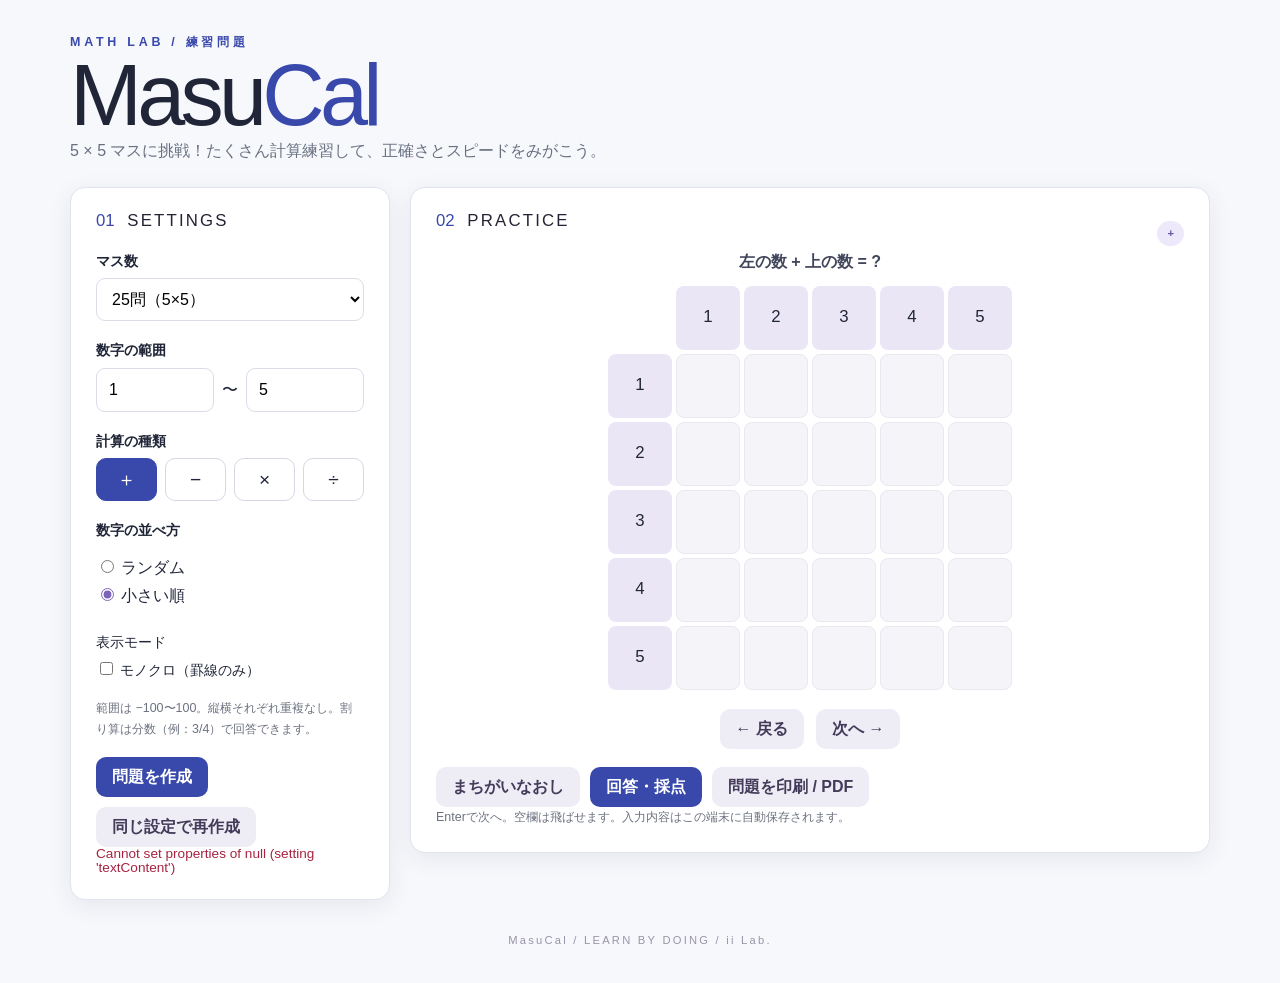
==== commit 65948852: "index.htmlの見た目調整" ====
--- a/class-04/index.html
+++ b/class-04/index.html
@@ -13,7 +13,6 @@
 
 <body>
   <main class="shell">
-
     <!-- タイトルヘッダーここから -->
     <header>
       <p class="eyebrow">MATH LAB / 練習問題</p>
@@ -21,7 +20,6 @@
       <p><span id="gridLabel">計算で、正確さを磨こう。</span></p>
     </header>
 
-    
     <div class="layout">
       <!-- 設定パネルここから -->
       <section class="panel settings">
@@ -50,8 +48,8 @@
         <fieldset>
           <legend>計算の種類</legend>
           <div class="choices" id="operations">
-            <label></label>
-            <input type="radio" name="op" value="+" checked /><span>＋</span></label>
+            <label>
+              <input type="radio" name="op" value="+" checked /><span>＋</span></label>
             <label>
               <input type="radio" name="op" value="-" /><span>−</span></label>
             <label>
@@ -83,7 +81,8 @@
         <!-- 作成ボタンここ -->
         <div class="buttons">
           <button id="create" class="primary">
-            問題を作成</button>
+            問題を作成
+          </button>
           <button id="remake" class="secondary">
             同じ設定で再作成
           </button>
@@ -104,15 +103,19 @@
         </p>
         <div class="print-header">
           <span
-            class="print-brand">MasuCal</span><span>なまえ：________________</span><span>日付：____年__月__日</span><span>点数：____ /
-            <span id="printTotal">25</span></span>
+            class="print-brand">MasuCal</span><span>なまえ：________________</span><span>日付：____年__月__日</span><span>点数：____
+            / <span id="printTotal">25</span></span>
         </div>
         <div class="board-scroll">
           <div id="board"></div>
         </div>
         <div class="nav">
-          <button id="prev" class="secondary">← 戻る</button>
-          <button id="next" class="secondary"> 次へ →</button>
+          <button id="prev" class="secondary">
+            ← 戻る
+          </button>
+          <button id="next" class="secondary">
+            次へ →
+          </button>
         </div>
         <div class="buttons">
           <a class="button-link secondary" href="wronglist.html">まちがいなおし</a><button id="grade" class="primary">
@@ -149,8 +152,12 @@
         </div>
       </div>
       <div class="buttons">
-        <button id="printResults" class="secondary">結果を印刷 / PDF</button>
-        <button id="retry" class="primary"> 新しい問題へ</button>
+        <button id="printResults" class="secondary">
+          結果を印刷 / PDF
+        </button>
+        <button id="retry" class="primary">
+          新しい問題へ
+        </button>
       </div>
     </section>
     <!-- Resultパネルここまで -->
@@ -158,11 +165,31 @@
     <!-- Reviewパネルここから -->
     <section id="review" class="panel" hidden>
       <h2>04 <span>REVIEW</span></h2>
-      <p id="reviewSummary"></p>
+      <select id="reviewLimit">
+        <option value="10">10件</option>
+        <option value="20" selected>20件</option>
+        <option value="50">50件</option>
+        <option value="100">100件</option>
+        <option value="all">すべて</option>
+      </select>
+      <!-- radio btn zone -->
+      <div class="review-controls">
+        <label>
+          <input type="checkbox" id="showExpected" />
+          模範解答を表示
+        </label>
+        <label>
+          <input type="checkbox" id="showActual" />
+          自分の回答を表示
+        </label>
+      </div>
+      <!-- まちがい一覧 -->
       <div id="reviewItems" class="review-items"></div>
       <div class="buttons">
         <a class="button-link primary" href="wronglist.html">まちがいなおし</a>
-        <button id="clearMistakes" class="secondary">保存した間違いを削除</button>
+        <button id="clearMistakes" class="secondary">
+          保存した間違いを削除
+        </button>
       </div>
     </section>
     <!-- Reviewここまで -->
--- a/class-04/css/style.css
+++ b/class-04/css/style.css
@@ -5,6 +5,7 @@
   color: #202334;
   background: #f5f5f9;
 }
+
 * {
   box-sizing: border-box;
 }
@@ -249,6 +250,7 @@
 .board td span {
   font-weight: 700;
 }
+
 .review-items {
   display: flex;
   flex-wrap: wrap;
@@ -438,6 +440,7 @@
   background: #fff !important;
   color: #111 !important;
 }
+
 @media print {
   .print-header {
     display: flex;
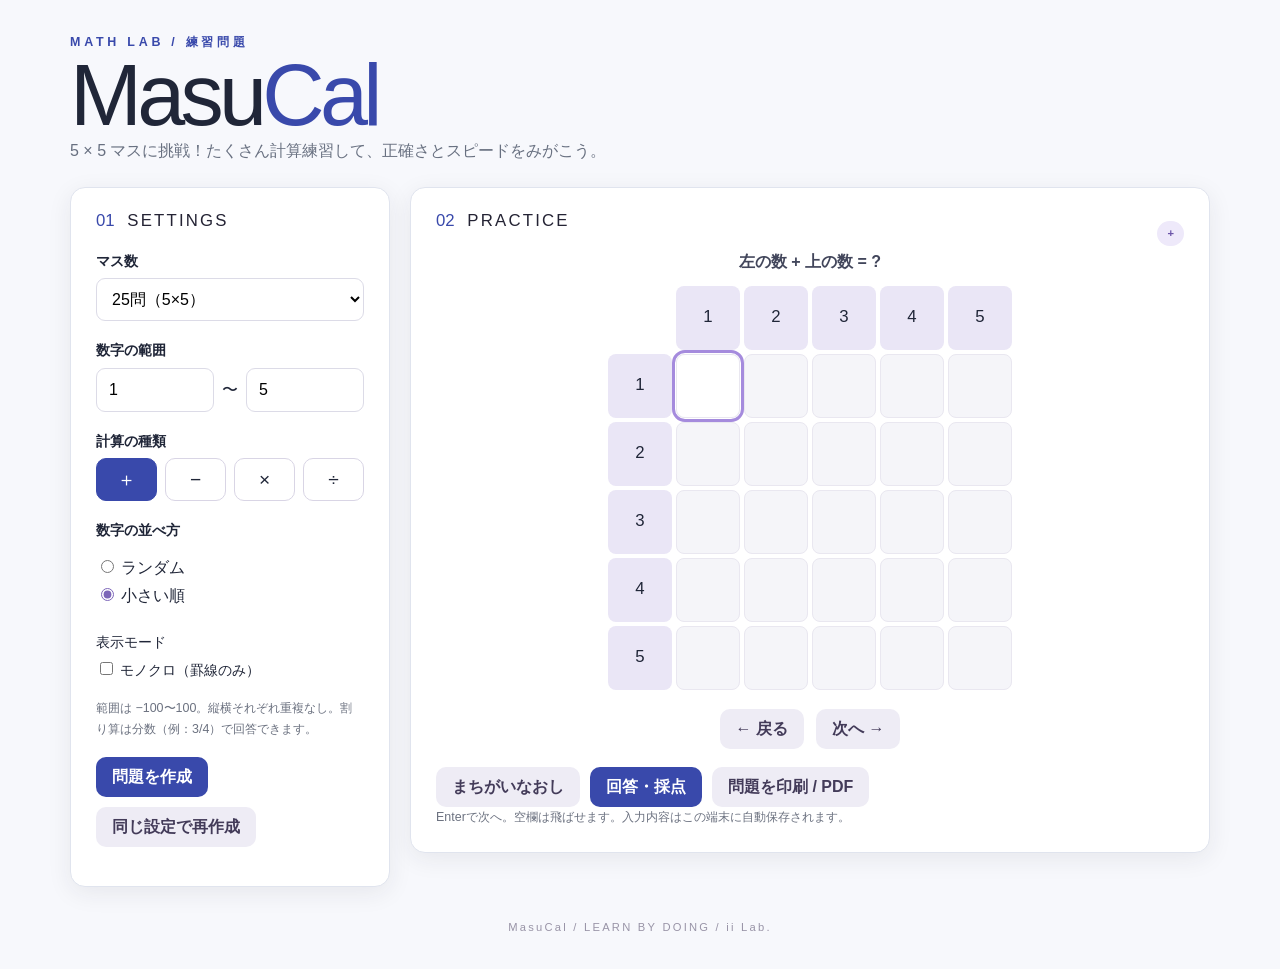
==== commit 68378cc9: "index.html Review panel modified" ====
--- a/class-04/index.html
+++ b/class-04/index.html
@@ -12,6 +12,7 @@
 </head>
 
 <body>
+  <!-- 誤答履歴の件数を確認するには、開発者ツールのConsoleで logMistakeCount() を実行。 -->
   <main class="shell">
     <!-- タイトルヘッダーここから -->
     <header>
@@ -165,32 +166,44 @@
     <!-- Reviewパネルここから -->
     <section id="review" class="panel" hidden>
       <h2>04 <span>REVIEW</span></h2>
-      <select id="reviewLimit">
-        <option value="10">10件</option>
-        <option value="20" selected>20件</option>
-        <option value="50">50件</option>
-        <option value="100">100件</option>
-        <option value="all">すべて</option>
-      </select>
-      <!-- radio btn zone -->
-      <div class="review-controls">
-        <label>
-          <input type="checkbox" id="showExpected" />
-          模範解答を表示
-        </label>
-        <label>
-          <input type="checkbox" id="showActual" />
-          自分の回答を表示
-        </label>
-      </div>
-      <!-- まちがい一覧 -->
-      <div id="reviewItems" class="review-items"></div>
-      <div class="buttons">
-        <a class="button-link primary" href="wronglist.html">まちがいなおし</a>
-        <button id="clearMistakes" class="secondary">
-          保存した間違いを削除
-        </button>
-      </div>
+
+      <details id="reviewDetails" open>
+        <summary>保存した間違いを確認する</summary>
+
+        <p id="reviewSummary"></p>
+
+        <div class="review-controls">
+          <label for="reviewLimit">表示件数：</label>
+          <select id="reviewLimit">
+            <option value="10">10件</option>
+            <option value="20" selected>20件</option>
+            <option value="50">50件</option>
+            <option value="100">100件</option>
+            <option value="all">すべて</option>
+          </select>
+
+          <label>
+            <input type="checkbox" id="showExpected" />
+            模範解答を表示
+          </label>
+
+          <label>
+            <input type="checkbox" id="showActual" />
+            自分の回答を表示
+          </label>
+        </div>
+
+        <div id="reviewItems" class="review-items"></div>
+
+        <div class="buttons">
+          <a class="button-link primary" href="wronglist.html">
+            まちがいなおし
+          </a>
+          <button id="clearMistakes" class="secondary">
+            保存した間違いを削除
+          </button>
+        </div>
+      </details>
     </section>
     <!-- Reviewここまで -->
 
--- a/class-04/css/style.css
+++ b/class-04/css/style.css
@@ -251,6 +251,12 @@
   font-weight: 700;
 }
 
+/* Reviewの開閉見出し */
+#reviewDetails > summary {
+  cursor: pointer;
+  font-weight: 700;
+  margin-bottom: 18px;
+}
 .review-items {
   display: flex;
   flex-wrap: wrap;
@@ -261,6 +267,25 @@
   padding: 12px;
   border-radius: 9px;
 }
+/* Reviewの表示設定 */
+.review-controls {
+  display: flex;
+  align-items: center;
+  flex-wrap: wrap;
+  gap: 12px 20px;
+  margin-bottom: 18px;
+}
+
+.review-controls label {
+  display: inline-flex;
+  align-items: center;
+  gap: 6px;
+}
+
+.review-controls input {
+  accent-color: #3949ab;
+}
+
 .error {
   color: #a72341;
   font-size: 0.85rem;
